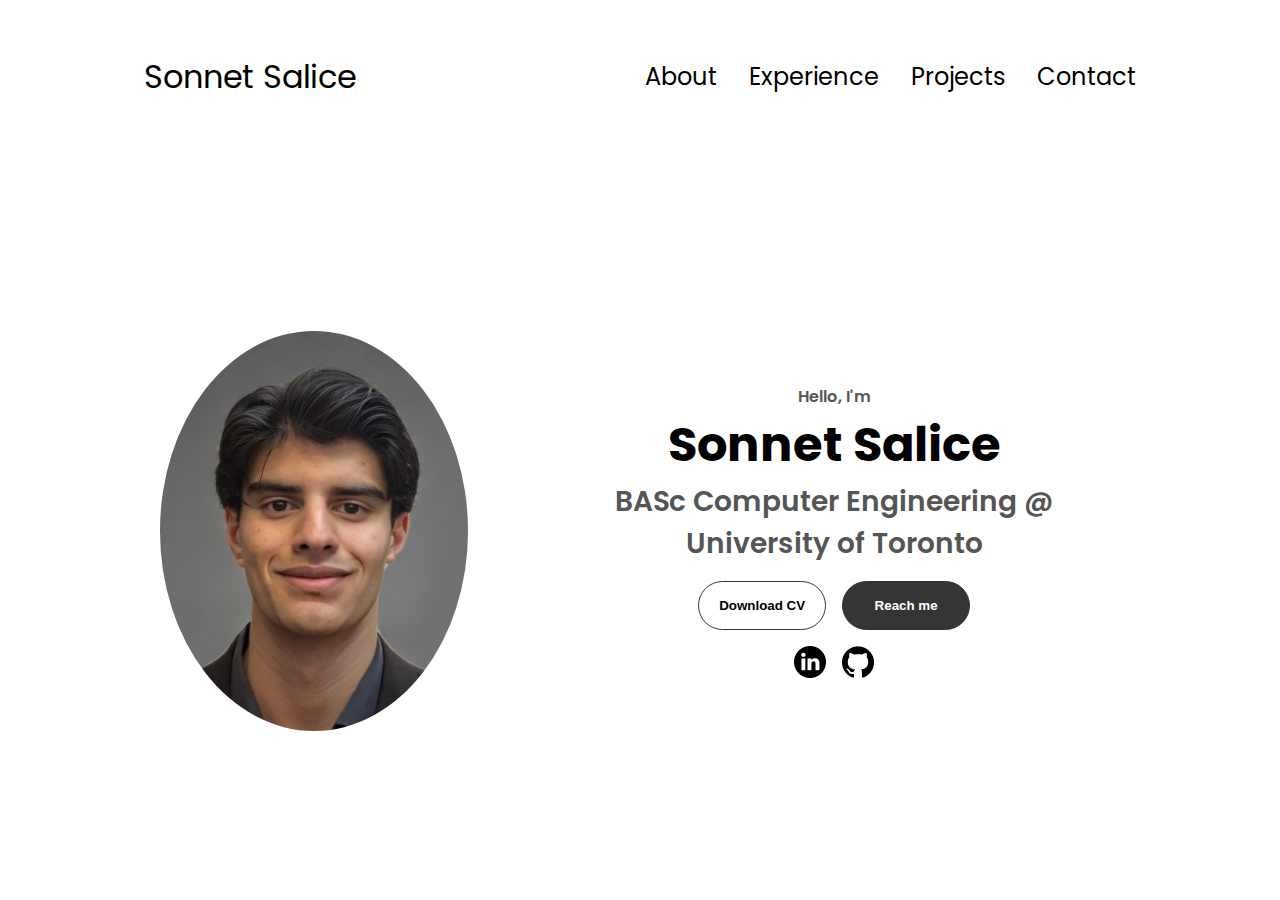
==== index.html @ 109e90b8 "nav done. Need rest of sections" ====
<!DOCTYPE html>
<html lang="en">
<head>
    <meta charset="UTF-8" />
    <meta http-equiv="X-UA-Compatible" content="IE=edge" />
    <meta name="viewport" content="width=device-width, initial-scale=1.0" />
    <title>My Portfolio</title>
    <link rel="stylesheet" href="style.css" /> 
    <link rel="stylesheet" href="mediaqueries.css" /> 
</head>
<body>
    <nav id="desktop-nav">
        <div class="logo"> Sonnet Salice</div>
        <div>
            <ul class="nav-links">
                <li><a href="#about">About</a></li>
                <li><a href="#experience">Experience</a></li>
                <li><a href="#projects">Projects</a></li>
                <li><a href="#contact">Contact</a></li>
            </ul>
        </div>    
    </nav>
    <nav id="hamburger-nav">
        <div class="logo"> Sonnet Salice </div>
        <div class="hamburger-menu"> 
            <div class="hamburger-icon" onclick="toggleMenu()">
                <span></span>
                <span></span>
                <span></span>
            </div>
            <div class="menu-links">
                <ul>
                    <li><a href="#about" onclick="toggleMenu()">About</a></li>
                    <li><a href="#experience" onclick="toggleMenu()">Experience</a></li>
                    <li><a href="#projects" onclick="toggleMenu()">Projects</a></li>
                    <li><a href="#contact" onclick="toggleMenu()">Contact</a></li>
                </ul>
            </div>
        </div>
    </nav>
    <section id = "profile">
        <div class="section_pic-container">
            <img src="./assets/sonnet_salice_photo.png" />
        </div>
        <div class="section_text">
            <p class="section_text_p1"> Hello, I'm</p>
            <h1 class="title"> Sonnet Salice</h1> 
            <p class="section_text_p2">BASc Computer Engineering @ University of Toronto</p>
            <div class="btn-container">
                <button class="btn btn-color-2" 
                onclick="window.open('./assets/resume-example.pdf')">Download CV</button>
                <button class="btn btn-color-1" 
                onclick="location.href='./#contact'">Reach me</button>
            </div>
            <div id="socials-container">
                <img src="./assets/linkedin.png" alt="My Linkedin Profile"
                class="icon" onclick="location.href='https://www.linkedin.com/in/sonnetsalice/'" />
                <img src="./assets/github.png" alt="My Github Profile"
                class="icon" onclick="location.href='https://github.com/theonlysonnet'" />
            </div>
        </div>
    </section>
    <script src="script.js"></script>
</body>
</html>
---- style.css ----
/* GENERAL */

/*@import url('https://fonts.googleapis.com/css2?family=Poppins:ital,wght@0,300;0,400;0,500;0,600;1,300;1,400;1,500;1,600&display=swap');
*/
@import url("https://fonts.googleapis.com/css2?family=Poppins:wght@300;400;500;600&display=swap");
* {
  margin: 0;
  padding: 0;
}

body {
  font-family: "Poppins", sans-serif;
}

html {
    scroll-behavior: smooth;
}

p {
    color: rgb(85,85,85);
}

/* TRANSITION */

a,
.btn {
    transition: all 300ms ease;
}

/* DESKTOP NAV */

nav, 
.nav-links {
    display: flex;
}

nav {
  justify-content: space-around;
  align-items: center;
  height: 17vh; /* defines how much of the webpage is taken up by the nav*/
}

.nav-links {
  gap: 2rem;
  list-style: none;
  font-size: 1.5rem; /* rem is a unit of measure in front end*/
}

a { /*styling the link elements*/
  color: black;
  text-decoration: none;
  text-decoration-color: white;
  text-underline-offset: 1rem;
}

a:hover {
  color: grey;
  text-decoration: underline;
  text-underline-offset: 1rem;
  text-decoration-color: rgb(181,181,181);
}

.logo {
  font-size: 2rem;
}

.logo:hover {
  cursor: default;
}

/* HAMBURGER MENU */

/*sets hamburger icon to not show by default*/
#hamburger-nav {
  display: none;
}

.hamburger-menu {
  position: relative;
  display: inline-block;
}

/*This class styles the hamburger icon*/
.hamburger-icon {
  display: flex;
  flex-direction: column;
  justify-content: space-between;
  height: 24px;
  width: 30px;
  cursor: pointer;
}

/*This targets the <span> elements inside .hamburger-icon, styling each line.*/
.hamburger-icon span {
  width: 100%;
  height: 2px;
  background-color: black;
  transition: all 0.3 ease-in-out;
}

/*styles the drop down menu*/
.menu-links {
  position: absolute;
  top: 100%;
  right: 0;
  background-color: white;
  width: fit-content;
  max-height: 0;
  overflow: hidden;
  transition: all 0.3 ease-in-out;
}

/*styles each link in the drop down menu*/
.menu-links a {
  display: block;
  padding: 10px;
  text-align: center;
  font-size: 1.5rem;
  color: black;
  text-decoration: none;
  transition: all 0.3 ease-in-out;
}

/*This removes the default list styling (bullets) from list items*/
.menu-links li {
  list-style: none;
}

/* class is used to show the menu by setting max height to 300px*/
.menu-links.open {
  max-height: 300px;
} /* the "open" here is a class and the JS adds this to menu links to work*/

/* the three children here formats the spans so that the three lines
turn into an X when opened in the hamburger menu icon
*/
.hamburger-icon.open span:first-child {
  transform: rotate(45deg) translate(10px, 5px);
}

.hamburger-icon.open span:nth-child(2) {
  opacity: 0;
}

.hamburger-icon.open span:last-child {
  transform: rotate(-45deg) translate(10px, -5px);
}

/* Resets the transform and opacity of the hamburger icon lines */
/*.hamburger-icon span:first-child {
  transform: none;
}

.hamburger-icon span:first-child {
  opacity: 1;
}

.hamburger-icon span:first-child {
  transform: none;
}*/

/* SECTIONS */

section {
  padding-top: 4vh;
  height: 96vh;
  margin: 0 10rem;
  box-sizing: border-box;
  min-height: fit-content;
}

.section-container {
  display: flex;
}

/* PROFILE SECTION */

#profile {
  display: flex;
  justify-content: center;
  gap: 5rem;
  height: 80vh;
}

.section_pic-container {
  display: flex;
  height: 400px;
  width: 400px;
  margin: auto 0;
}

.section_pic-container img {
  width: 100%;
  height: 100%;
  object-fit: cover; /* Ensures the image covers the container */
  border-radius: 50%; /* Makes the image rounded */
}

.section_text {
  align-self: center;
  text-align: center;
}

.section_text p {
  font-weight: 600;
}

.section_text_p1 {
  text-align: center;
}

.section_text_p2 {
  font-size: 1.75rem;
  margin-bottom: 1rem;
}

.title {
  font-size: 3rem;
  text-align: center;
}

#socials-container {
  display: flex;
  justify-content: center;
  margin-top: 1rem;
  gap: 1rem;
}

/* ICONS */

.icon {
  cursor: pointer;
  height: 2rem;
}

/* BUTTONS */

.btn-container {
  display: flex;
  justify-content: center;
  gap: 1rem;
}

.btn {
  font-weight: 600;
  transition: all 300ms ease;
  padding: 1rem;
  width: 8rem;
  border-radius: 2rem;
}

.btn-color-1,
.btn-color-2 {
  border: rgb(53, 53, 53) 0.1rem solid;
}

.btn-color-1:hover,
.btn-color-2:hover {
  cursor: pointer;
}

.btn-color-1,
.btn-color-2:hover {
  background: rgb(53, 53, 53);
  color: white;
}

.btn-color-1:hover {
  background: rgb(0, 0, 0);
}

.btn-color-2 {
  background: none;
}

.btn-color-2:hover {
  border: rgb(255, 255, 255) 0.1rem solid;
}

.btn-container {
  gap: 1rem;
}


/*
.poppins-light {
    font-family: "Poppins", sans-serif;
    font-weight: 300;
    font-style: normal;
  }
  
  .poppins-regular {
    font-family: "Poppins", sans-serif;
    font-weight: 400;
    font-style: normal;
  }
  
  .poppins-medium {
    font-family: "Poppins", sans-serif;
    font-weight: 500;
    font-style: normal;
  }
  
  .poppins-semibold {
    font-family: "Poppins", sans-serif;
    font-weight: 600;
    font-style: normal;
  }
  
  .poppins-light-italic {
    font-family: "Poppins", sans-serif;
    font-weight: 300;
    font-style: italic;
  }
  
  .poppins-regular-italic {
    font-family: "Poppins", sans-serif;
    font-weight: 400;
    font-style: italic;
  }
  
  .poppins-medium-italic {
    font-family: "Poppins", sans-serif;
    font-weight: 500;
    font-style: italic;
  }
  
  .poppins-semibold-italic {
    font-family: "Poppins", sans-serif;
    font-weight: 600;
    font-style: italic;
  }*/
---- mediaqueries.css ----
@media screen and (max-width: 1200px) {
    /* when screen size is lower than 1200 px the desktop nav disappears*/
    #desktop-nav {
        display: none;
    }

    /* the # is targetting the thing or somn*/
    #hamburger-nav {
        display: flex;
    }
}
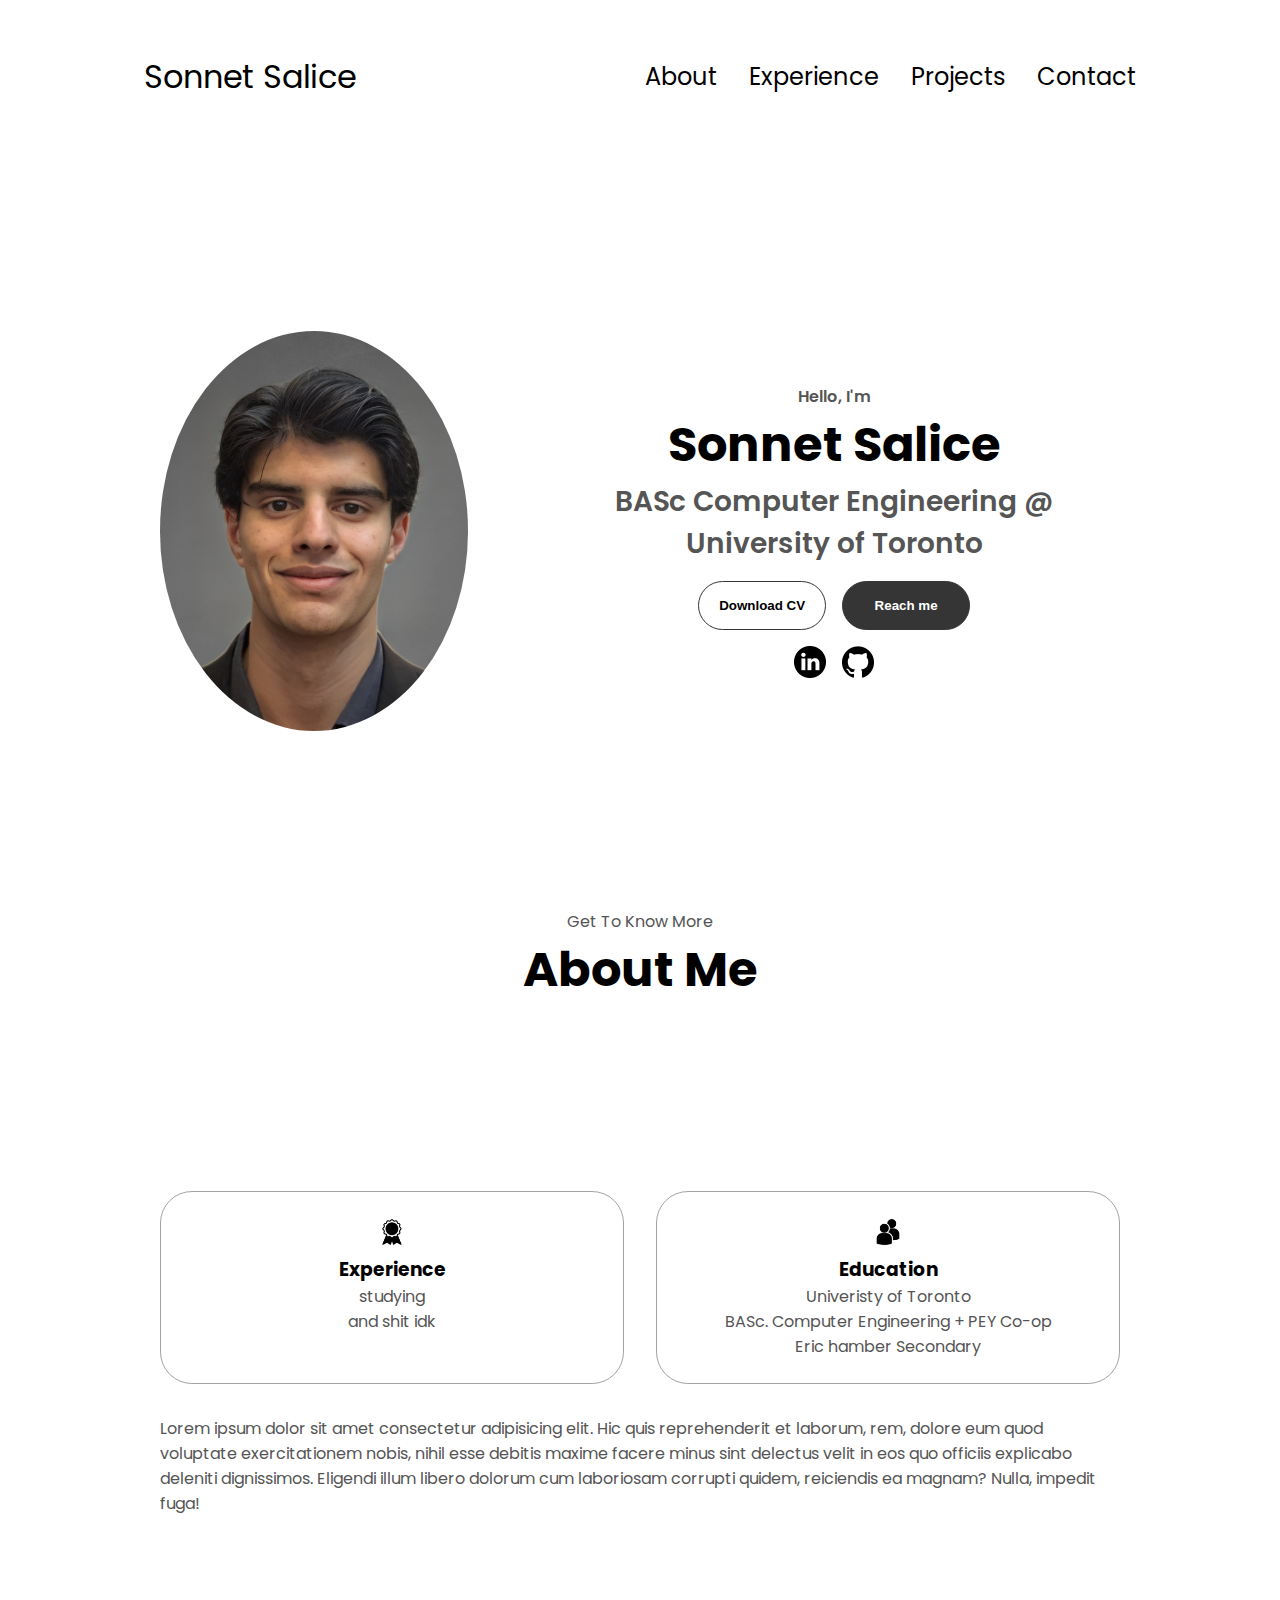
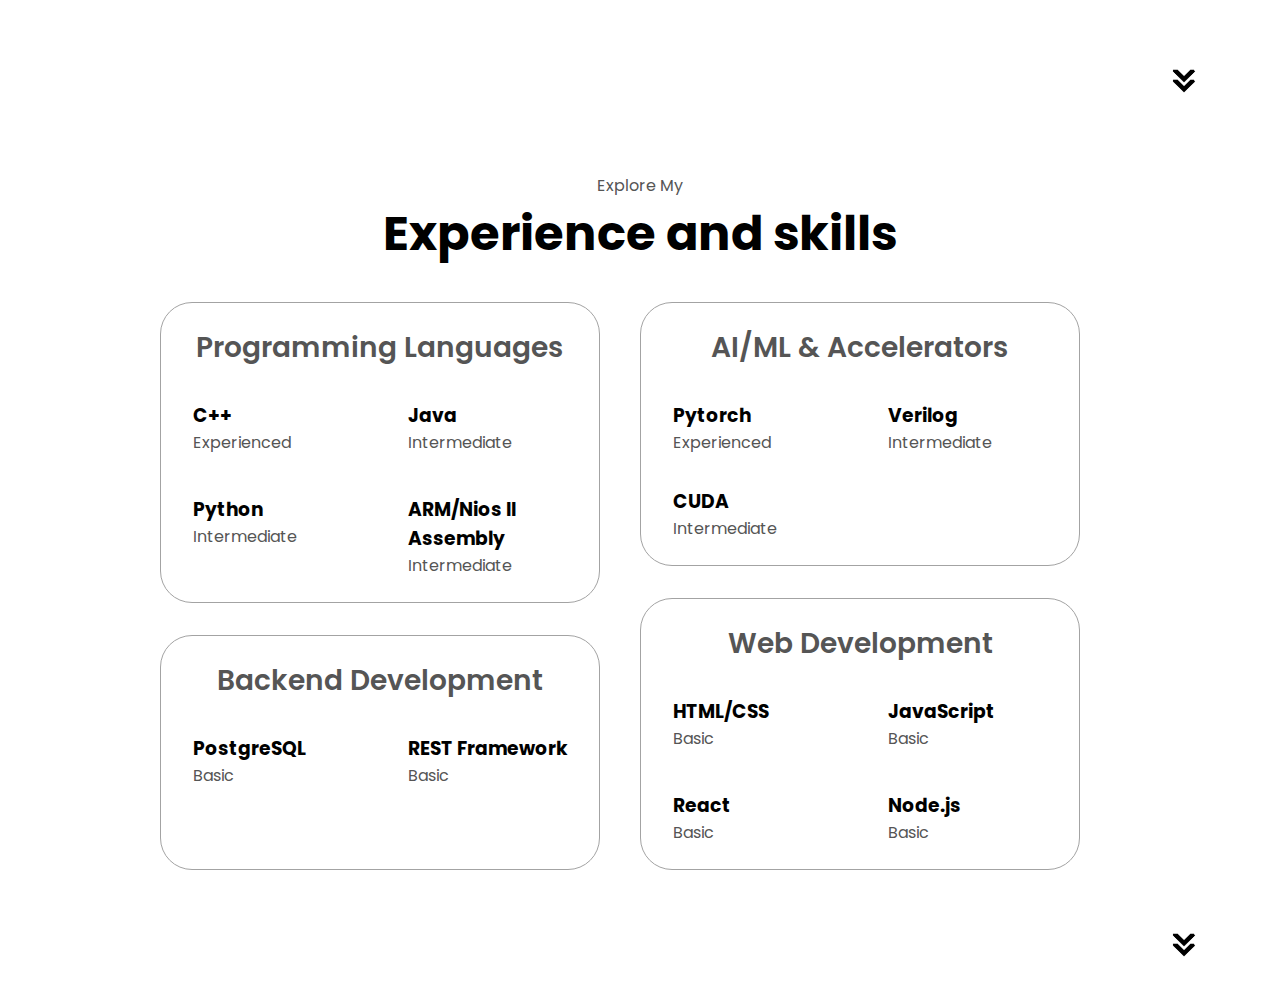
==== commit f3e5aa2d: "Experience and skills section temporarily completed. Need some more work on responsiveness though." ====
--- a/index.html
+++ b/index.html
@@ -60,6 +60,175 @@
             </div>
         </div>
     </section>
+    <section id = "about">
+        <p class="section_text_p1">Get To Know More</p>
+        <h1 class="title">About Me</h1>
+        <div class="section-container">
+          <!-- <div class="section_pic-container">
+            <img
+              src="./assets/Michael_Schumacher_(Ferrari)_-_GP_d'Italia_1998 copy.jpg"
+              alt="Profile picture"
+              class="about-pic"
+            /> 
+          </div>-->
+          <div class="about-details-container">
+            <div class="about-containers">
+              <div class="details-container">
+                <img
+                  src="./assets/experience.png"
+                  alt="Experience icon"
+                  class="icon"
+                />
+                <h3>Experience</h3>
+                <p>studying <br />and shit idk</p>
+              </div>
+              <div class="details-container">
+                <img
+                  src="./assets/education.png"
+                  alt="Education icon"
+                  class="icon"
+                />
+                <h3>Education</h3>
+                <p>Univeristy of Toronto<br/>BASc. Computer Engineering + PEY Co-op<br />Eric hamber Secondary</p>
+              </div>
+            </div>
+            <div class="text-container">
+              <p>
+                Lorem ipsum dolor sit amet consectetur adipisicing elit. Hic quis
+                reprehenderit et laborum, rem, dolore eum quod voluptate
+                exercitationem nobis, nihil esse debitis maxime facere minus sint
+                delectus velit in eos quo officiis explicabo deleniti dignissimos.
+                Eligendi illum libero dolorum cum laboriosam corrupti quidem,
+                reiciendis ea magnam? Nulla, impedit fuga!
+              </p>
+            </div>
+          </div>
+        </div>
+        <img
+          src="./assets/arrow.png"
+          alt="Arrow icon"
+          class="icon arrow"
+          onclick="location.href='./#experience'"
+        />
+    </section>
+    <section id="experience">
+        <p class="section_text_p1">Explore My</p>
+        <h1 class="title">Experience and skills</h1>
+        <div class="experience-details-container">
+          <div class="experience-containers">
+            <div class="details-container">
+              <h2 class="experience-sub-title"> Programming Languages</h2>
+              <div class="article-container">
+                  <article>
+                    <div>
+                      <h3>C++</h3>
+                      <p>Experienced</p>
+                    </div>
+                  </article>
+                  <article>
+                    <div>
+                      <h3>Java</h3>
+                      <p>Intermediate</p>
+                    </div>
+                  </article>
+                <article>
+                  <div>
+                    <h3>Python</h3>
+                    <p>Intermediate</p>
+                  </div>
+                </article>
+                <article>
+                  <div>
+                      <h3>ARM/Nios II Assembly</h3>
+                      <p>Intermediate</p>
+                  </div>
+                </article>
+              </div>
+            </div>
+            <div class="details-container">
+              <h2 class="experience-sub-title">Backend Development</h2>
+              <div class="article-container">
+                <article>
+                  <div>
+                    <h3>PostgreSQL</h3>
+                    <p>Basic</p>
+                  </div>
+                </article>
+                <article>
+                  <div>
+                    <h3>REST Framework</h3>
+                    <p>Basic</p>
+                  </div>
+                </article>
+              </div>
+            </div>
+          </div>
+          <div class="experience-containers"> 
+            <div class="details-container">
+              <h2 class="experience-sub-title">AI/ML & Accelerators</h2>
+                <div class="article-container">
+                  <div>
+                  <article>
+                    <div>
+                      <h3>Pytorch</h3>
+                      <p>Experienced</p>
+                    </div>
+                  </article>
+                  <article class = "suck">
+                    <div>
+                      <h3>CUDA</h3>
+                      <p>Intermediate</p>
+                    </div>
+                  </article>
+                </div>
+                <div>
+                  <article>
+                    <div>
+                      <h3>Verilog</h3>
+                      <p>Intermediate</p>
+                    </div>
+                  </article>
+                </div>
+                </div>
+            </div>
+            <div class="details-container">
+              <h2 class="experience-sub-title">Web Development</h2>
+              <div class="article-container">
+                <article>
+                  <div>
+                    <h3>HTML/CSS</h3>
+                    <p>Basic</p>
+                  </div>
+                </article>
+                <article>
+                  <div>
+                    <h3>JavaScript</h3>
+                    <p>Basic</p>
+                  </div>
+                </article>
+                <article> 
+                  <div>
+                    <h3>React</h3>
+                    <p>Basic</p>
+                  </div>
+                </article>
+                <article>
+                  <div>
+                    <h3>Node.js</h3>
+                    <p>Basic</p>
+                  </div>
+                </article>
+              </div>
+            </div>
+          </div>
+      </div>
+        <img
+          src="./assets/arrow.png"
+          alt="Arrow icon"
+          class="icon arrow"
+          onclick="location.href='./#projects'"
+        />
+      </section>
     <script src="script.js"></script>
 </body>
 </html>--- a/style.css
+++ b/style.css
@@ -281,6 +281,112 @@
   gap: 1rem;
 }
 
+/* ABOUT SECTION */
+
+#about {
+  position: relative;
+}
+
+.about-containers {
+  gap: 2rem;
+  margin-bottom: 2rem;
+  margin-top: 2rem;
+}
+
+.about-details-container {
+  justify-content: center;
+  flex-direction: column;
+}
+
+.about-containers,
+.about-details-container {
+  display: flex;
+}
+
+.about-pic {
+  border-radius: 2rem;
+}
+
+.arrow {
+  position: absolute;
+  right: -5rem;
+  bottom: 2.5rem;
+}
+
+.details-container {
+  padding: 1.5rem;
+  flex: 1;
+  background: white;
+  border-radius: 2rem;
+  border: rgb(53, 53, 53) 0.1rem solid;
+  border-color: rgb(163, 163, 163);
+  text-align: center;
+}
+
+.section-container {
+  gap: 4rem;
+  height: 80%;
+}
+
+.section__pic-container {
+  height: 400px;
+  width: 400px;
+  margin: auto 0;
+}
+
+/* EXPERIENCE SECTION */
+
+#experience {
+  position: relative;
+}
+
+.experience-containers {
+  gap: 2rem;
+  margin-bottom: 2rem;
+  margin-top: 2rem;
+  display: flex;
+  flex-direction: column;
+  padding-right: 2.5rem;
+}
+
+.experience-sub-title {
+  color: rgb(85, 85, 85);
+  font-weight: 600;
+  font-size: 1.75rem;
+  margin-bottom: 2rem;
+}
+
+.experience-details-container {
+  display: flex;
+  justify-content: center;
+  flex-direction: row;
+}
+
+.article-container {
+  display: flex;
+  text-align: initial;
+  flex-wrap: wrap;
+  flex-direction: row;
+  gap: 2.5rem;
+  justify-content: space-around;
+}
+
+article {
+  display: flex;
+  width: 10rem;
+  justify-content: left;
+  gap: 0.5rem;
+}
+
+.suck{
+  padding-top: 2rem;
+}
+
+article .icon {
+  cursor: default;
+}
+
+
 
 /*
 .poppins-light {
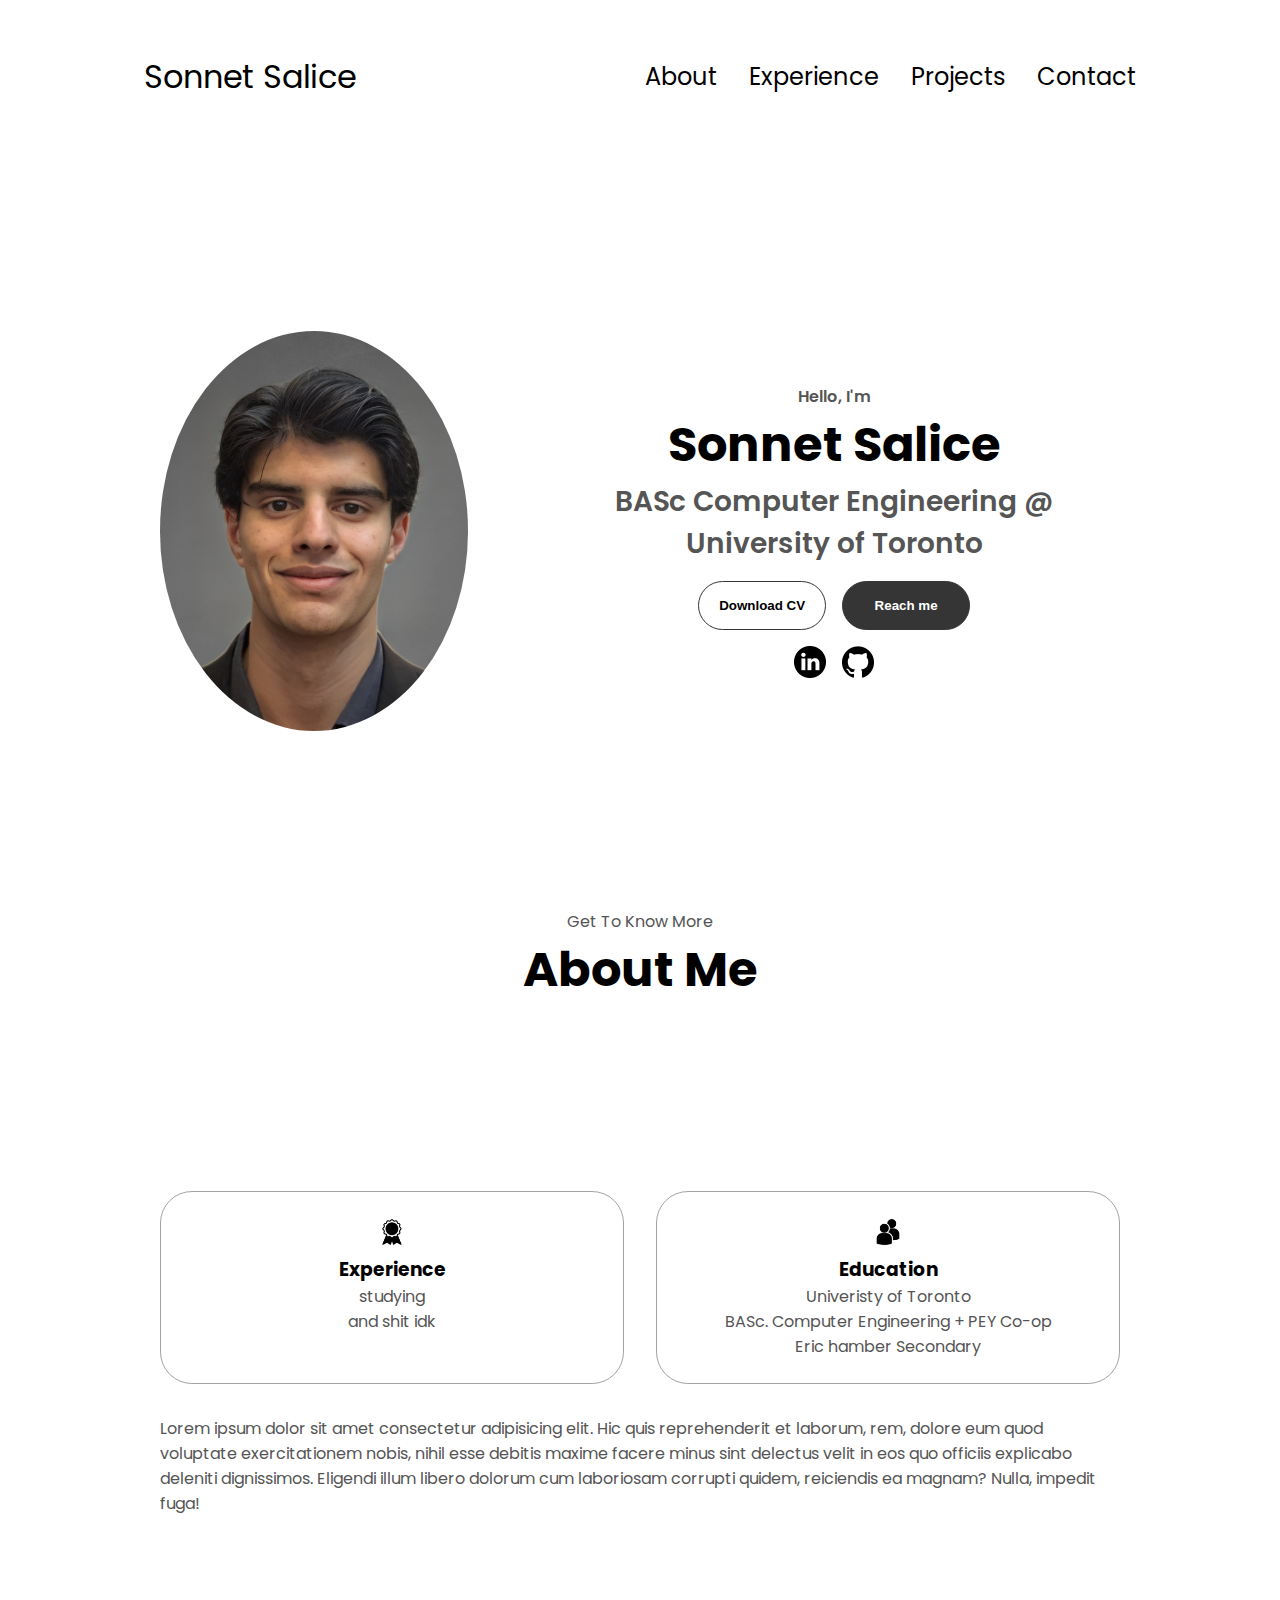
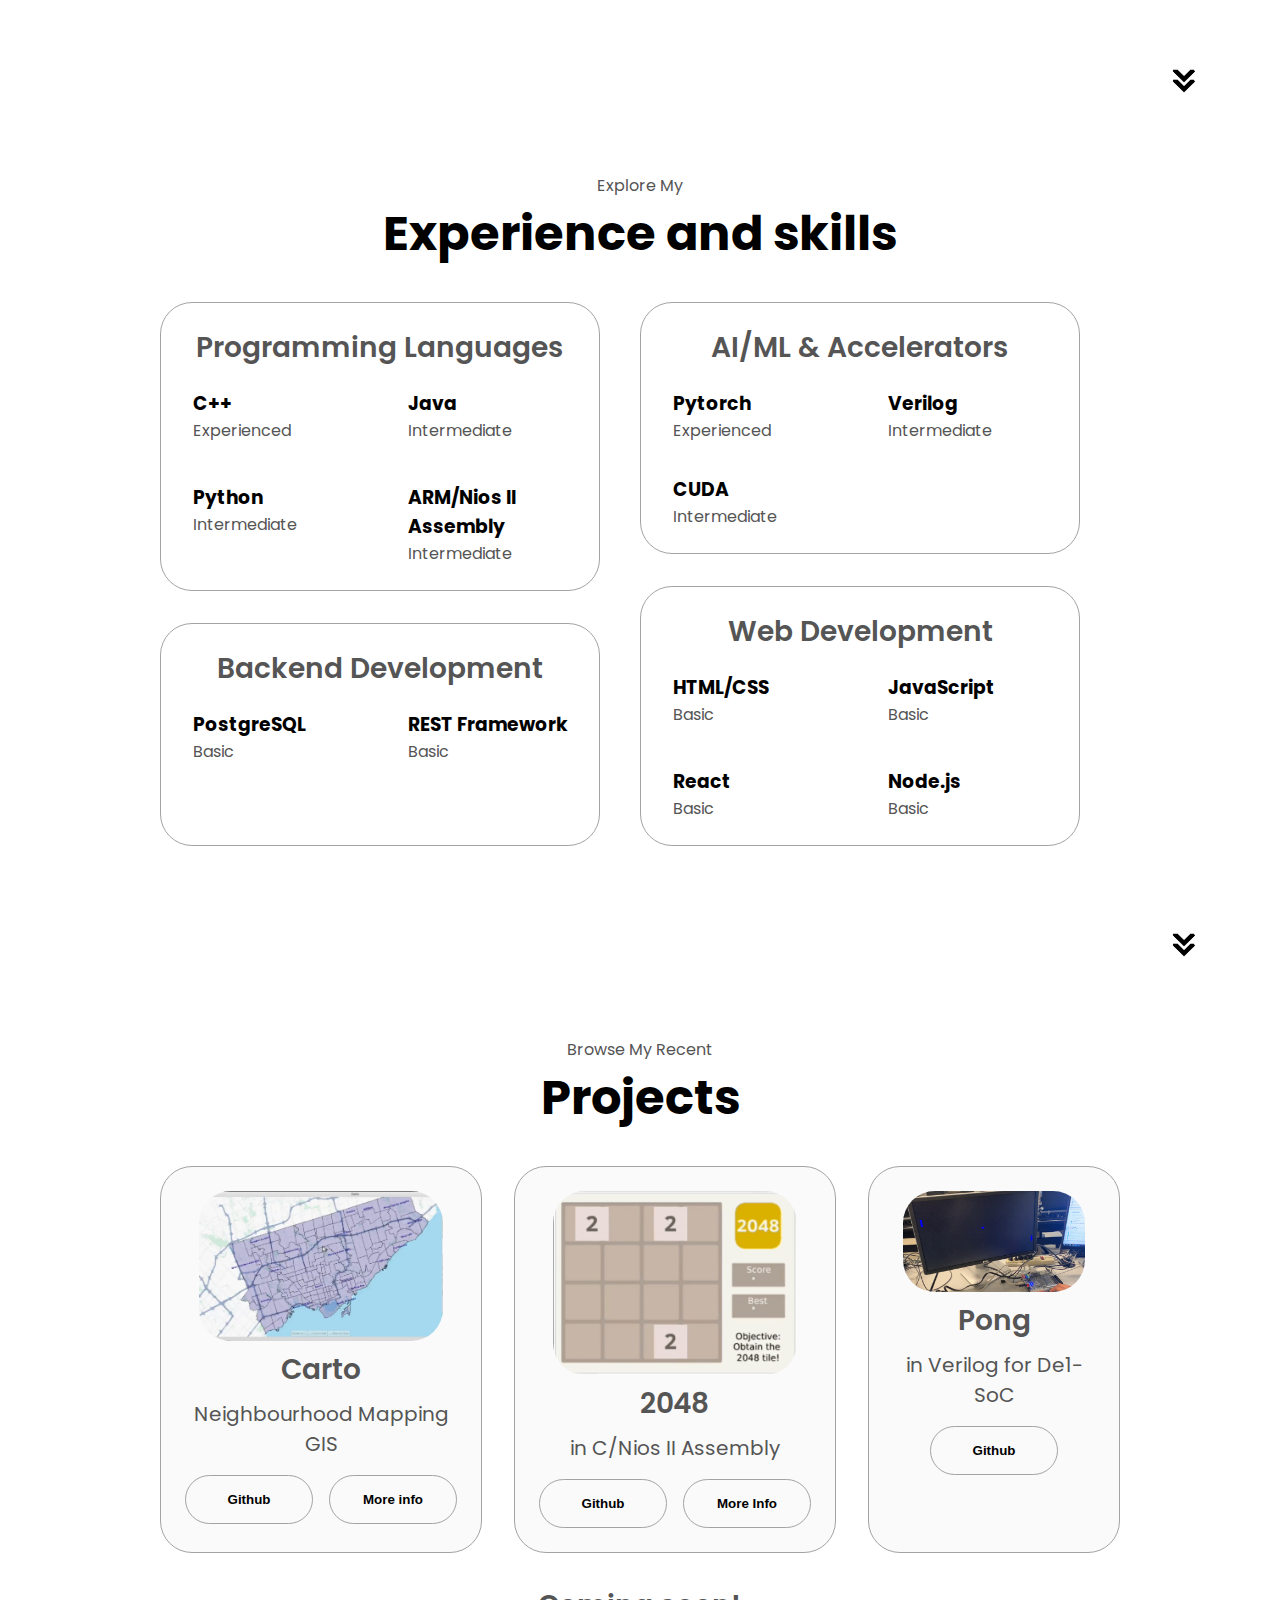
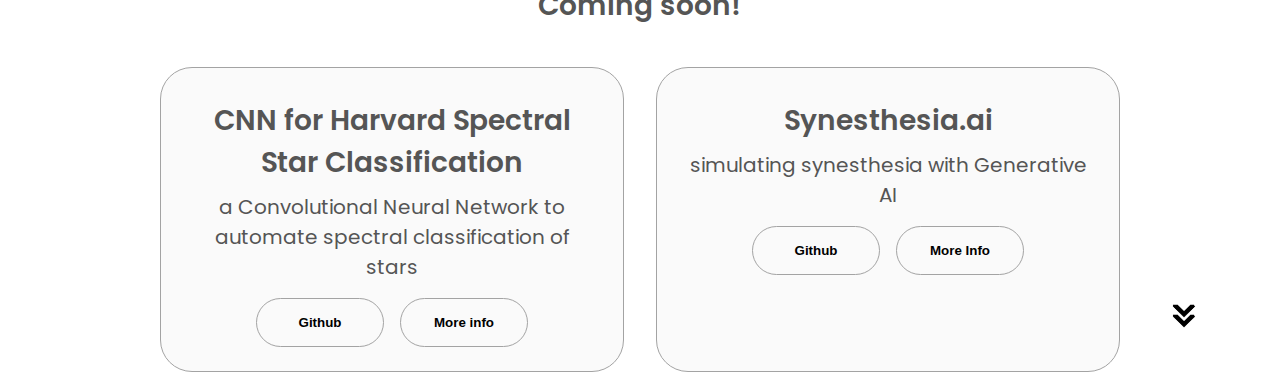
==== commit b1696fbc: "Created a Projects section. Needs some more work to clean up but initial rendering done." ====
--- a/index.html
+++ b/index.html
@@ -229,6 +229,146 @@
           onclick="location.href='./#projects'"
         />
       </section>
+      <section id="projects">
+        <p class="section_text_p1">Browse My Recent</p>
+        <h1 class="title">Projects</h1>
+        <div class="experience-details-container">
+          <div class="about-containers">
+            <div class="details-container color-container">
+              <div class="article-container">
+                <img
+                  src="./assets/carto-main-pic.png"
+                  alt="Project 1"
+                  class="project-img"
+                />
+              </div>
+              <h2 class="project-sub-title project-title">Carto</h2>
+              <h3 class="project-sub-title-desc project-title">Neighbourhood Mapping GIS</h2>
+              <div class="btn-container">
+                <button
+                  class="btn btn-color-2 project-btn"
+                  onclick="location.href='https://github.com/'">
+                  Github
+                </button>
+                <button
+                  class="btn btn-color-2 project-btn"
+                  onclick="location.href='https://github.com/'">
+                  More info
+                </button>
+              </div>
+            </div>
+            <div class="details-container color-container">
+              <div class="article-container">
+                <img
+                  src="./assets/2048-main-pic.png"
+                  alt="Project 2"
+                  class="project-img"
+                />
+              </div>
+              <h2 class="project-sub-title project-title">2048</h2>
+              <h3 class="project-sub-title-desc project-title">in C/Nios II Assembly</h3>
+              <div class="btn-container">
+                <button
+                  class="btn btn-color-2 project-btn"
+                  onclick="location.href='https://github.com/'"
+                >
+                  Github
+                </button>
+                <button
+                  class="btn btn-color-2 project-btn"
+                  onclick="location.href='https://github.com/'"
+                >
+                  More Info
+                </button>
+              </div>
+            </div>
+            <div class="details-container color-container">
+              <div class="article-container">
+                <img
+                  src="./assets/pong-main-pic.jpg"
+                  alt="Project 3"
+                  class="project-img"
+                />
+              </div>
+              <h2 class="project-sub-title project-title">Pong</h2>
+              <h3 class="project-sub-title-desc project-title">in Verilog for De1-SoC</h3>
+              <div class="btn-container">
+                <button
+                  class="btn btn-color-2 project-btn"
+                  onclick="location.href='https://github.com/'"
+                >
+                  Github
+                </button>
+                <!--<button
+                  class="btn btn-color-2 project-btn"
+                  onclick="location.href='https://github.com/'"
+                >
+                  Live Demo
+                </button>-->
+              </div>
+            </div>
+          </div>
+        </div>
+        <h2 class = "coming_soon"> Coming soon! </h2>
+        <div class="experience-details-container"></div>
+          <div class="about-containers">
+            <div class="details-container color-container">
+              <div class="article-container">
+                <!--<img
+                  src="./assets/carto-main-pic.png"
+                  alt="Project 1"
+                  class="project-img"
+                />-->
+              </div>
+              <h2 class="project-sub-title project-title">CNN for Harvard Spectral Star Classification</h2>
+              <h3 class="project-sub-title-desc project-title">a Convolutional Neural Network to automate spectral classification of stars</h2>
+              <div class="btn-container">
+                <button
+                  class="btn btn-color-2 project-btn"
+                  onclick="location.href='https://github.com/theonlysonnet/Deep-Learning-for-Harvard-Spectral-Star-Classification'">
+                  Github
+                </button>
+                <button
+                  class="btn btn-color-2 project-btn"
+                  onclick="location.href='https://github.com/'">
+                  More info
+                </button>
+              </div>
+            </div>
+            <div class="details-container color-container">
+              <div class="article-container">
+                <!--<img
+                  src="./assets/2048-main-pic.png"
+                  alt="Project 2"
+                  class="project-img"
+                />-->
+              </div>
+              <h2 class="project-sub-title project-title">Synesthesia.ai</h2>
+              <h3 class="project-sub-title-desc project-title">simulating synesthesia with Generative AI</h3>
+              <div class="btn-container">
+                <button
+                  class="btn btn-color-2 project-btn"
+                  onclick="location.href='https://github.com/theonlysonnet/Synesthesia'"
+                >
+                  Github
+                </button>
+                <button
+                  class="btn btn-color-2 project-btn"
+                  onclick="location.href='https://github.com/'"
+                >
+                  More Info
+                </button>
+              </div>
+            </div>
+          </div>
+        </div>
+        <img
+          src="./assets/arrow.png"
+          alt="Arrow icon"
+          class="icon arrow"
+          onclick="location.href='./#contact'"
+        />
+      </section>  
     <script src="script.js"></script>
 </body>
 </html>--- a/style.css
+++ b/style.css
@@ -353,7 +353,7 @@
   color: rgb(85, 85, 85);
   font-weight: 600;
   font-size: 1.75rem;
-  margin-bottom: 2rem;
+  margin-bottom: 1.25rem;
 }
 
 .experience-details-container {
@@ -386,7 +386,54 @@
   cursor: default;
 }
 
-
+/* PROJECTS SECTION */
+
+#projects {
+  position: relative;
+}
+
+.color-container {
+  border-color: rgb(163, 163, 163);
+  background: rgb(250, 250, 250);
+}
+
+.project-img {
+  border-radius: 2rem;
+  width: 90%;
+  height: 90%;
+}
+
+.project-title {
+  margin: .5rem;
+  color: black;
+}
+
+.project-sub-title-desc {
+  color: rgb(85, 85, 85);
+  font-weight: 400;
+  font-size: 1.25rem;
+  margin-bottom: 1rem;
+}
+
+.project-sub-title {
+  color: rgb(85, 85, 85);
+  font-weight: 600;
+  font-size: 1.75rem;
+  margin-bottom: 0.5rem;
+}
+
+.coming_soon {
+  color: rgb(85, 85, 85);
+  font-weight: 600;
+  font-size: 1.75rem;
+  margin-bottom: 0.5rem;
+  text-align: center;
+}
+
+.project-btn {
+  color: black;
+  border-color: rgb(163, 163, 163);
+}
 
 /*
 .poppins-light {
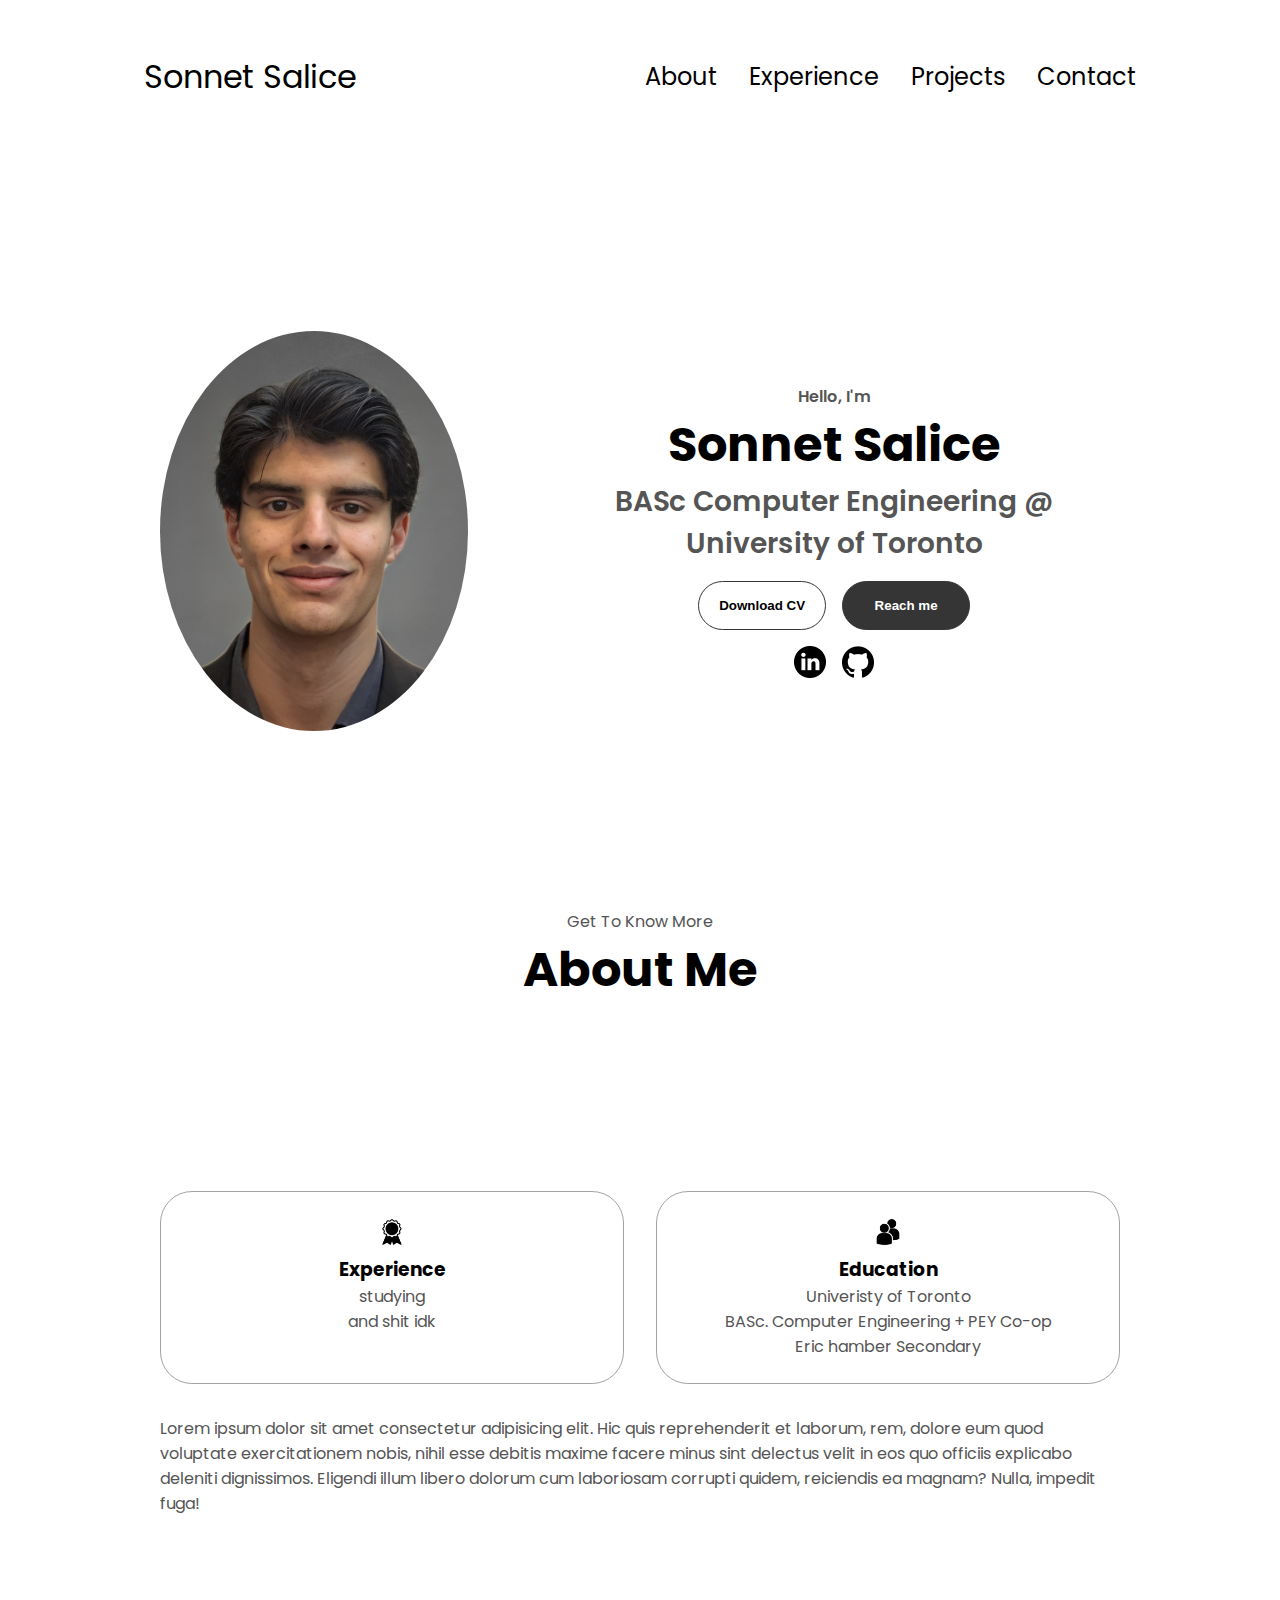
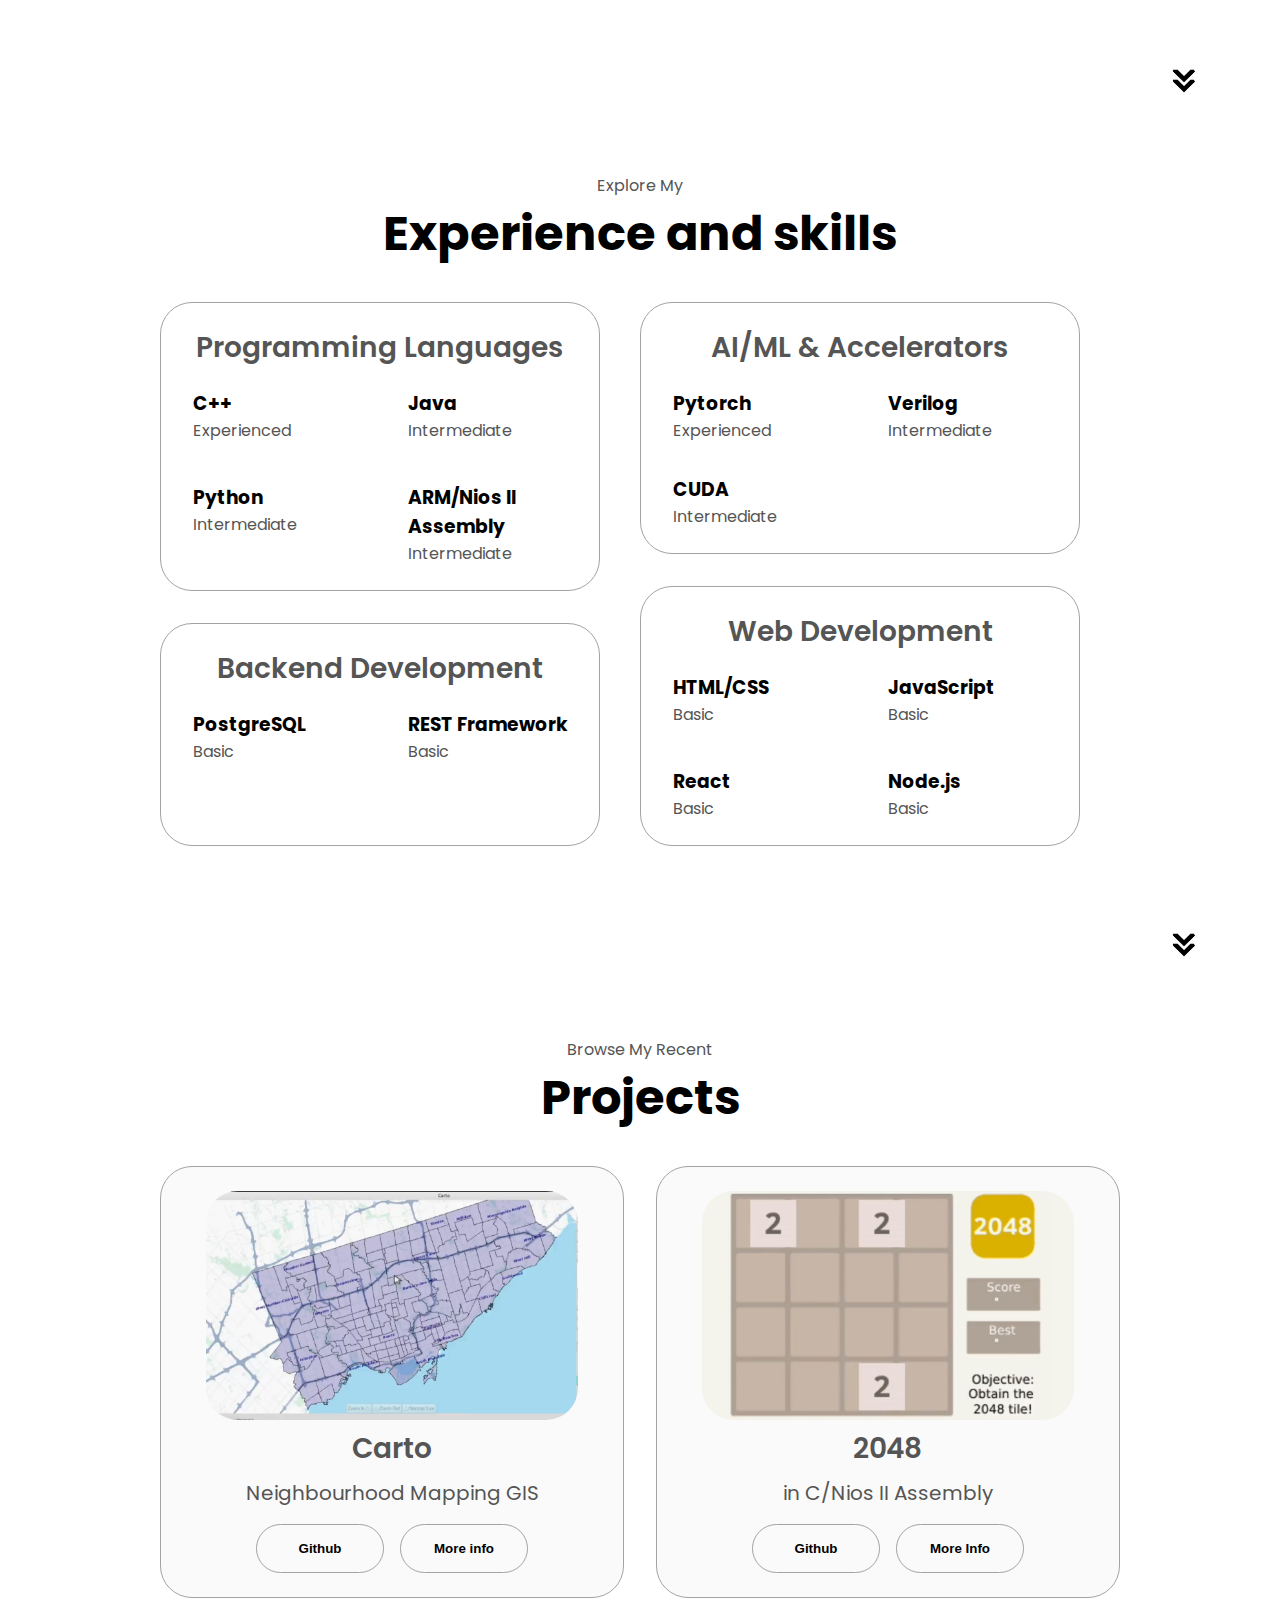
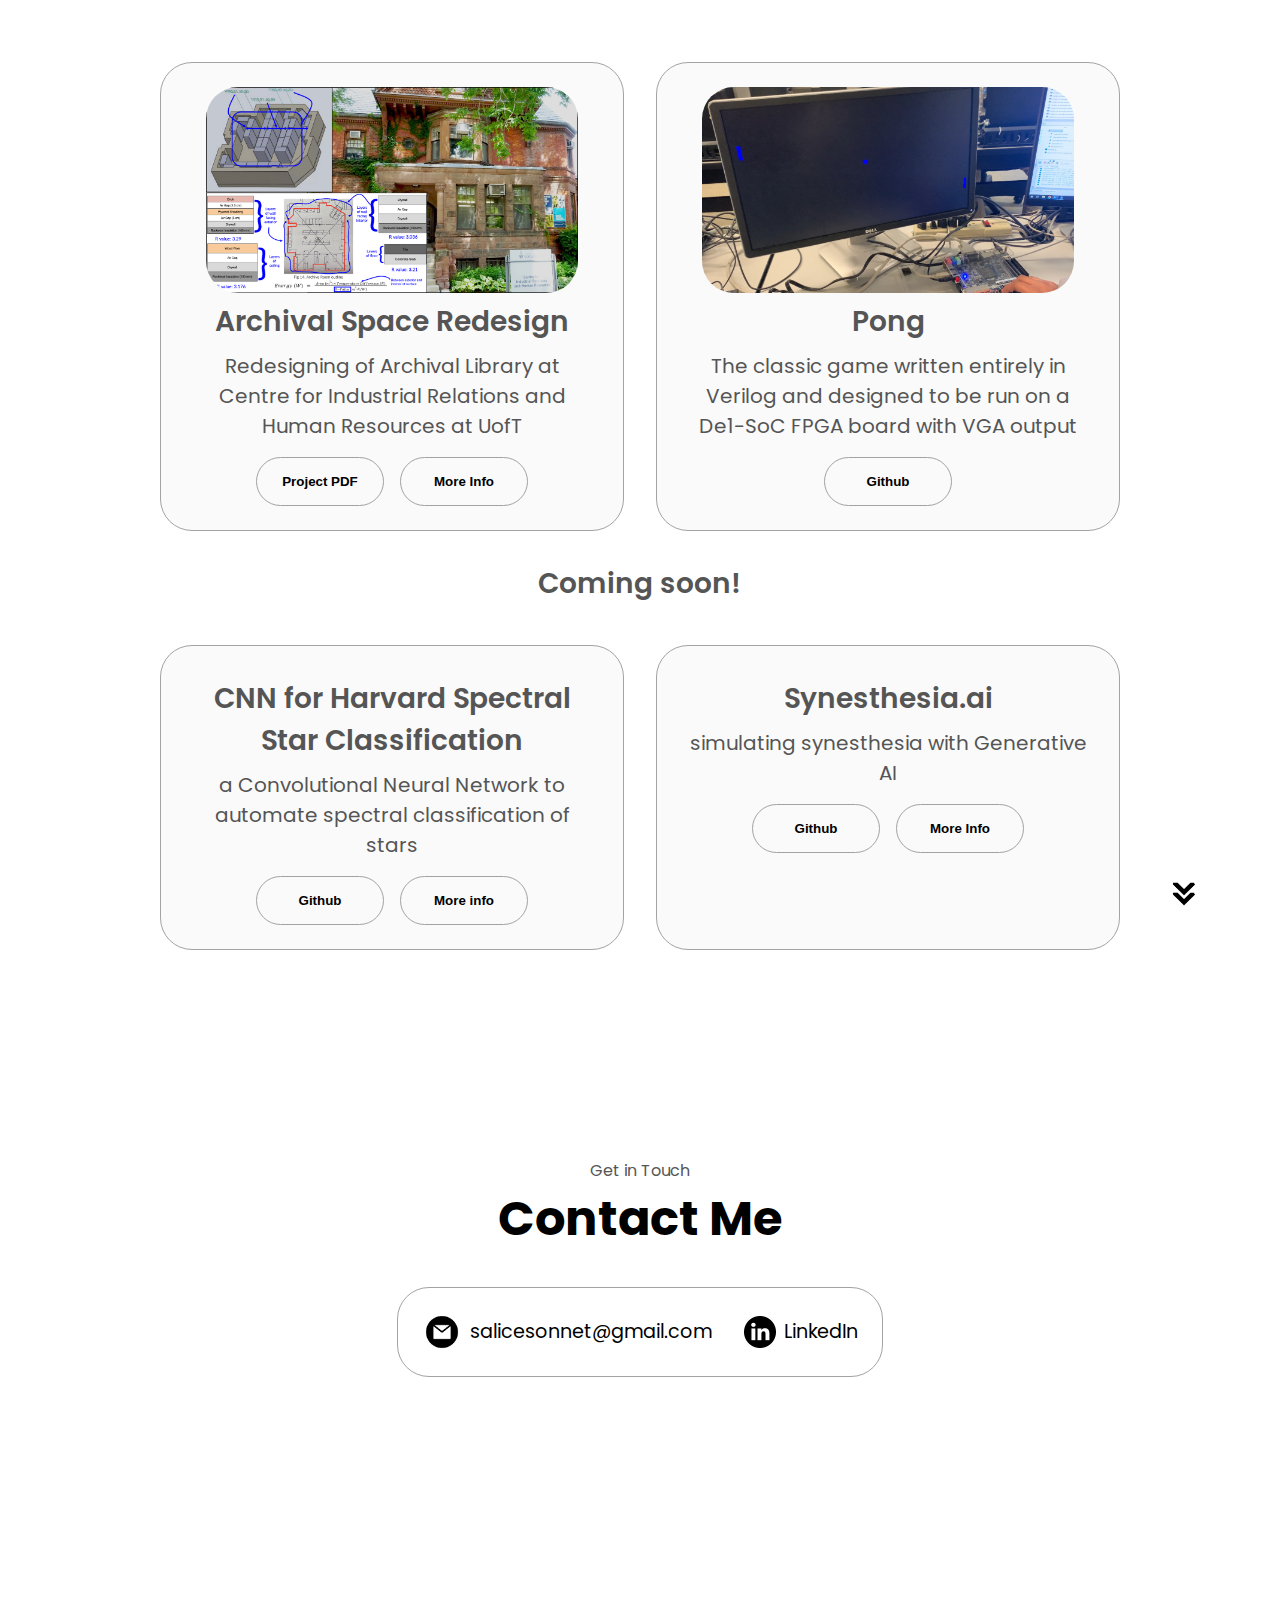
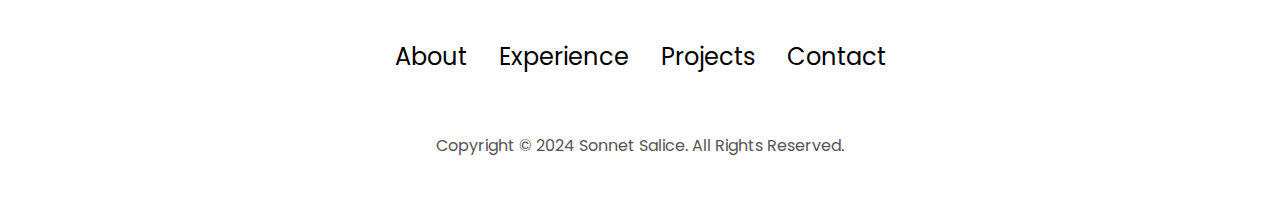
==== commit f399efc2: "basics of website finished. Now need to customize further. Added contact section and linked email an" ====
--- a/index.html
+++ b/index.html
@@ -38,7 +38,7 @@
             </div>
         </div>
     </nav>
-    <section id = "profile">
+    <section id = "profile"> 
         <div class="section_pic-container">
             <img src="./assets/sonnet_salice_photo.png" />
         </div>
@@ -48,7 +48,7 @@
             <p class="section_text_p2">BASc Computer Engineering @ University of Toronto</p>
             <div class="btn-container">
                 <button class="btn btn-color-2" 
-                onclick="window.open('./assets/resume-example.pdf')">Download CV</button>
+                onclick="window.open('./assets/sonnet-salice-resume.pdf')">Download CV</button>
                 <button class="btn btn-color-1" 
                 onclick="location.href='./#contact'">Reach me</button>
             </div>
@@ -282,6 +282,34 @@
                 </button>
               </div>
             </div>
+          </div>
+        </div>
+        <div class="experience-details-container"></div>
+          <div class="about-containers">
+            <div class="details-container color-container">
+              <div class="article-container">
+                <img
+                  src="./assets/archival-main-pic.png"
+                  alt="Project 2"
+                  class="project-img"
+                />
+              </div>
+              <h2 class="project-sub-title project-title">Archival Space Redesign</h2>
+              <h3 class="project-sub-title-desc project-title">Redesigning of Archival Library at Centre for Industrial Relations and Human Resources at UofT</h3>
+              <div class="btn-container">
+                <button
+                  class="btn btn-color-2 project-btn"
+                  onclick="window.open('./assets/Team144_Sonnet Salice_CDS.pdf')">
+                  Project PDF
+                </button>
+                <button
+                  class="btn btn-color-2 project-btn"
+                  onclick="location.href='https://github.com/'"
+                >
+                  More Info
+                </button>
+              </div>
+            </div>
             <div class="details-container color-container">
               <div class="article-container">
                 <img
@@ -291,7 +319,7 @@
                 />
               </div>
               <h2 class="project-sub-title project-title">Pong</h2>
-              <h3 class="project-sub-title-desc project-title">in Verilog for De1-SoC</h3>
+              <h3 class="project-sub-title-desc project-title">The classic game written entirely in Verilog and designed to be run on a De1-SoC FPGA board with VGA output</h3>
               <div class="btn-container">
                 <button
                   class="btn btn-color-2 project-btn"
@@ -369,6 +397,42 @@
           onclick="location.href='./#contact'"
         />
       </section>  
+    </section>
+    <section id="contact">
+      <p class="section_text_p1">Get in Touch</p>
+      <h1 class="title">Contact Me</h1>
+      <div class="contact-info-upper-container">
+        <div class="contact-info-container">
+          <img
+            src="./assets/email.png"
+            alt="Email icon"
+            class="icon contact-icon email-icon"
+          />
+          <p><a href="mailto:salicesonnet@gmail.com">salicesonnet@gmail.com</a></p>
+        </div>
+        <div class="contact-info-container">
+          <img
+            src="./assets/linkedin.png"
+            alt="LinkedIn icon"
+            class="icon contact-icon"
+          />
+          <p><a href="https://www.linkedin.com/in/sonnetsalice/">LinkedIn</a></p>
+        </div>
+      </div>
+    </section>
+    <footer>
+      <nav>
+        <div class="nav-links-container">
+          <ul class="nav-links">
+            <li><a href="#about">About</a></li>
+            <li><a href="#experience">Experience</a></li>
+            <li><a href="#projects">Projects</a></li>
+            <li><a href="#contact">Contact</a></li>
+          </ul>
+        </div>
+      </nav>
+      <p>Copyright &#169; 2024 Sonnet Salice. All Rights Reserved.</p>
+    </footer>
     <script src="script.js"></script>
 </body>
 </html>--- a/style.css
+++ b/style.css
@@ -435,6 +435,57 @@
   border-color: rgb(163, 163, 163);
 }
 
+/* CONTACT */
+
+#contact {
+  display: flex;
+  justify-content: center;
+  flex-direction: column;
+  height: 70vh;
+}
+
+.contact-info-upper-container {
+  display: flex;
+  justify-content: center;
+  border-radius: 2rem;
+  border: rgb(53, 53, 53) 0.1rem solid;
+  border-color: rgb(163, 163, 163);
+  background: (250, 250, 250);
+  margin: 2rem auto;
+  padding: 0.5rem;
+}
+
+.contact-info-container {
+  display: flex;
+  align-items: center;
+  justify-content: center;
+  gap: 0.5rem;
+  margin: 1rem;
+}
+
+.contact-info-container p {
+  font-size: larger;
+}
+
+.contact-icon {
+  cursor: default;
+}
+
+.email-icon {
+  height: 2.5rem;
+}
+
+/* FOOTER SECTION */
+
+footer {
+  height: 26vh;
+  margin: 0 1rem;
+}
+
+footer p {
+  text-align: center;
+}
+
 /*
 .poppins-light {
     font-family: "Poppins", sans-serif;
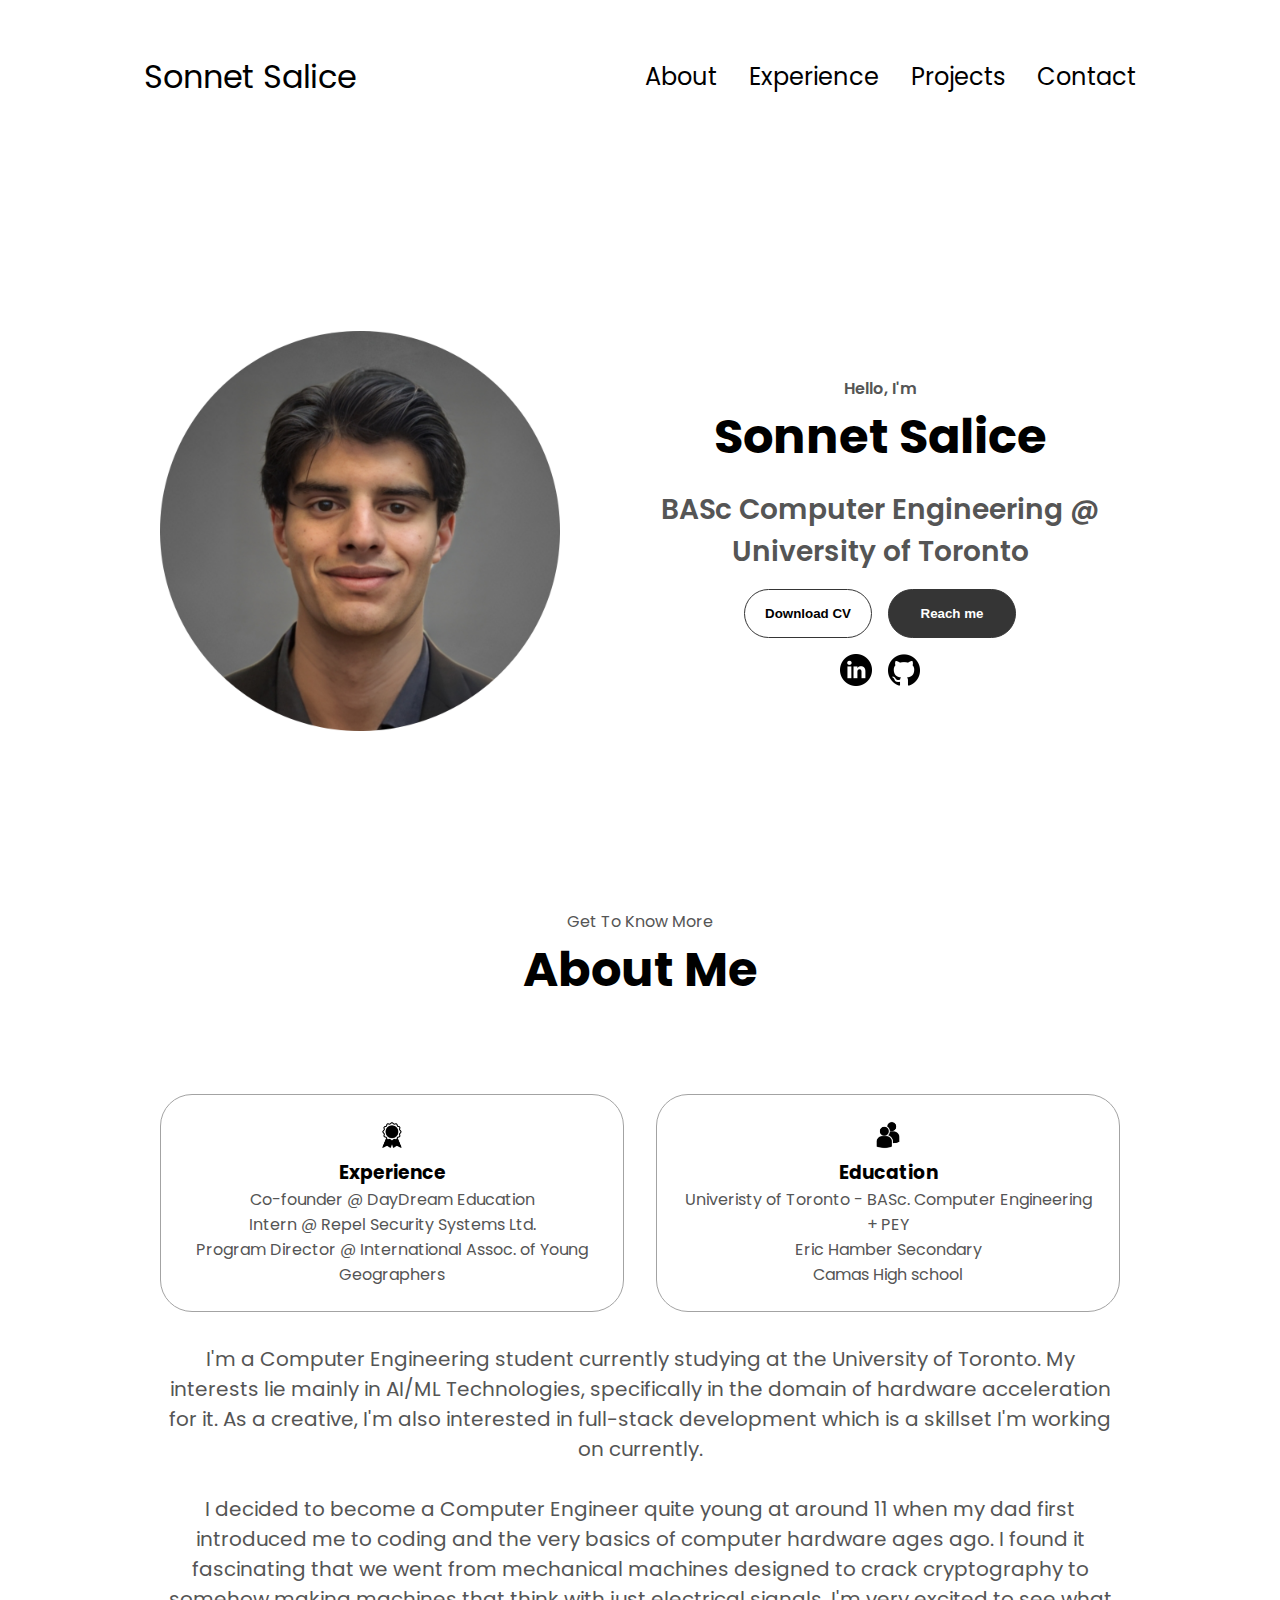
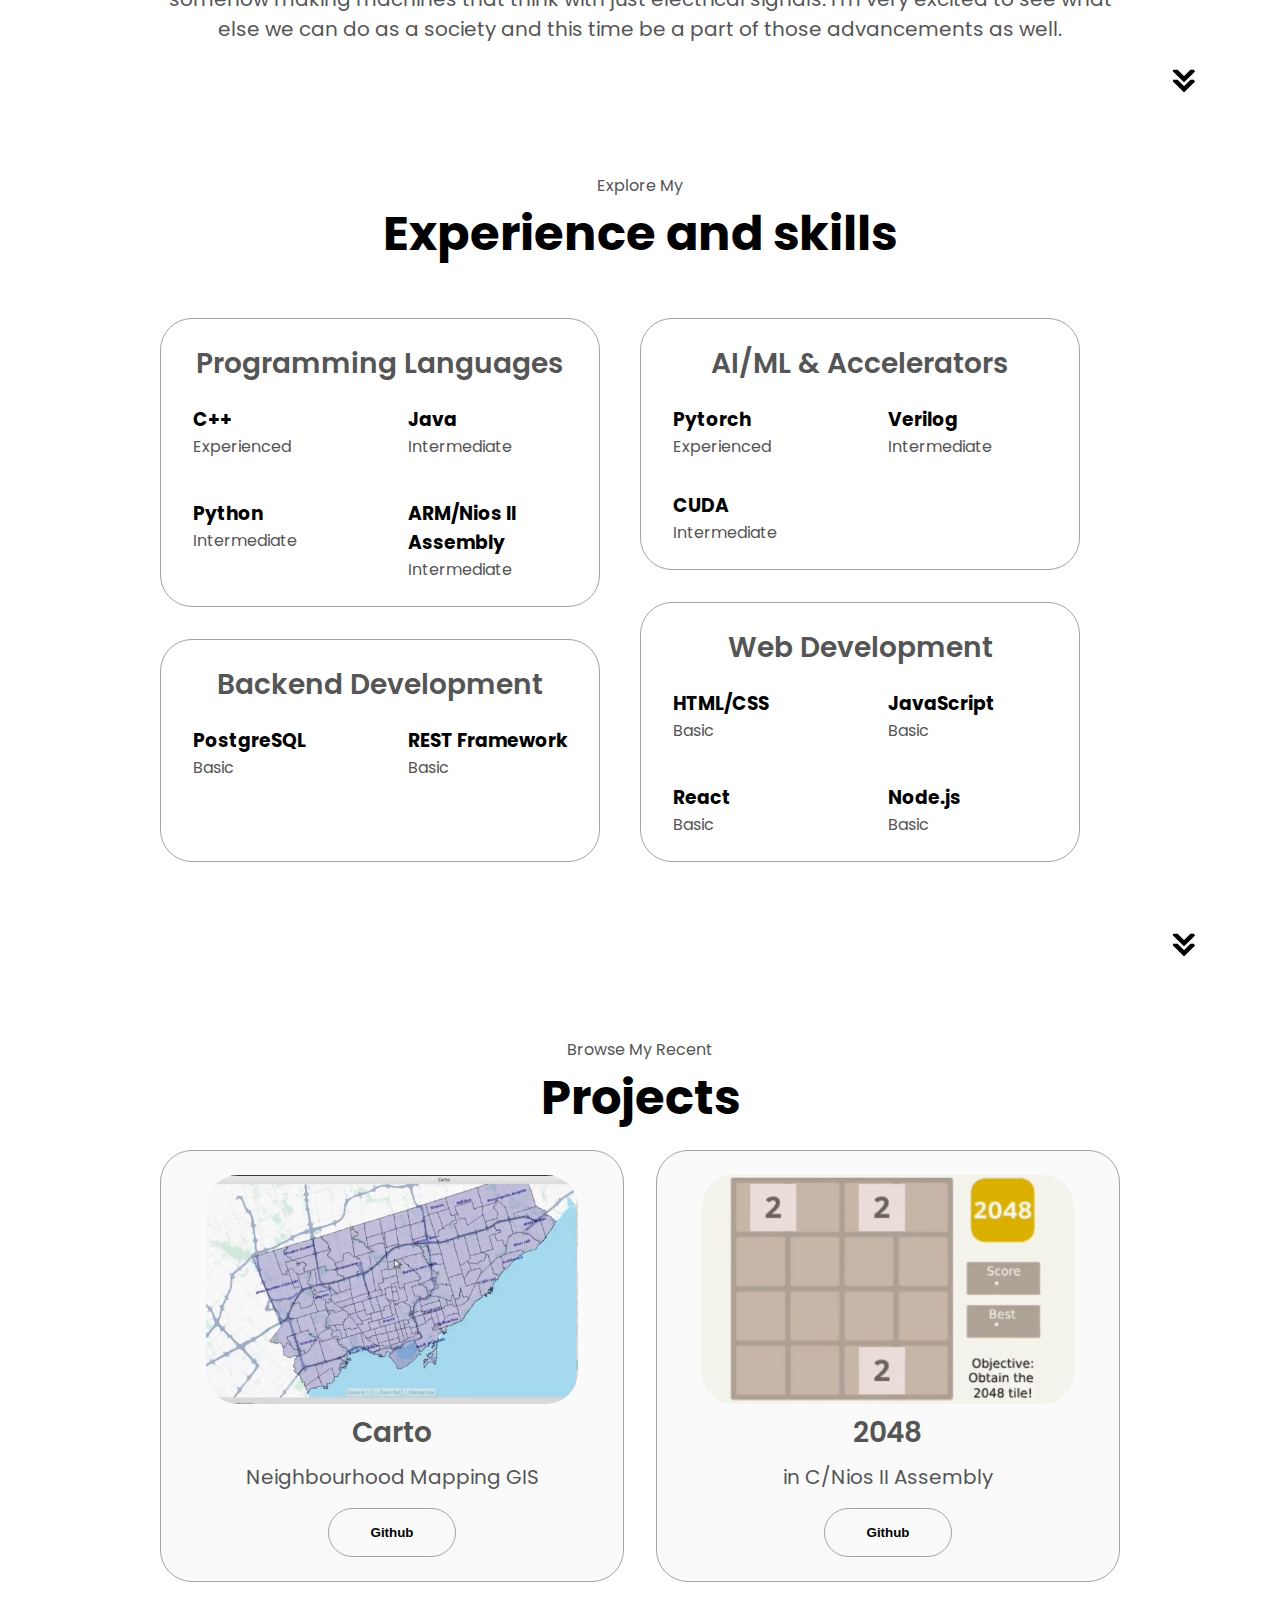
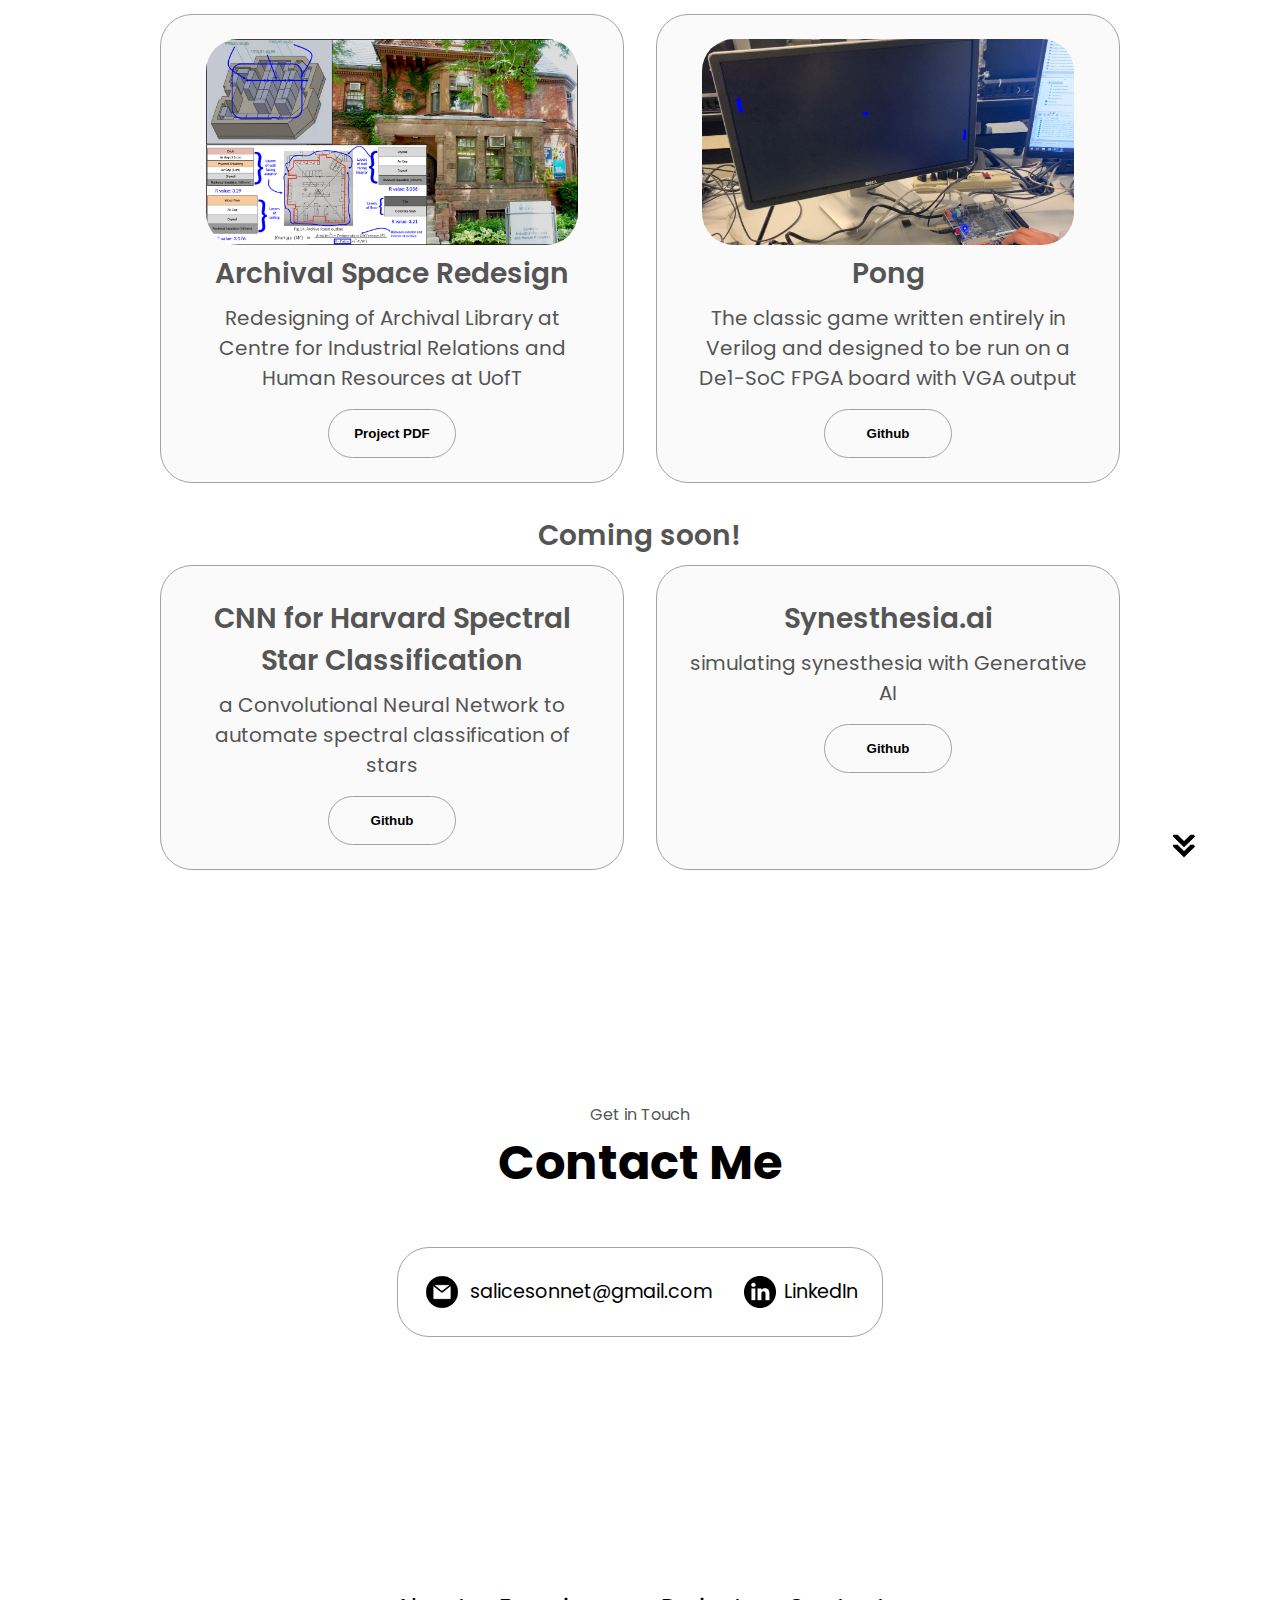
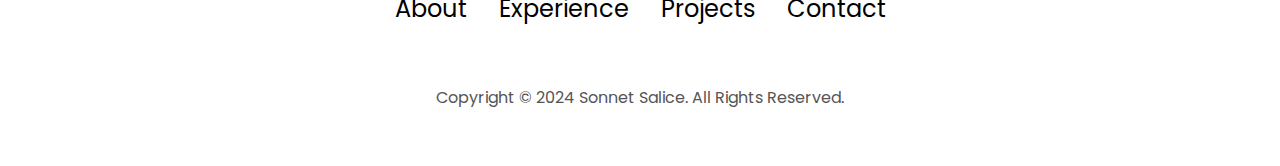
==== commit 64223f38: "added info to about section. Made new html pages and linked for individual projects. Need to make it" ====
--- a/index.html
+++ b/index.html
@@ -4,435 +4,428 @@
     <meta charset="UTF-8" />
     <meta http-equiv="X-UA-Compatible" content="IE=edge" />
     <meta name="viewport" content="width=device-width, initial-scale=1.0" />
-    <title>My Portfolio</title>
+    <title>Sonnet's Portfolio</title>
     <link rel="stylesheet" href="style.css" /> 
     <link rel="stylesheet" href="mediaqueries.css" /> 
 </head>
 <body>
-    <nav id="desktop-nav">
-        <div class="logo"> Sonnet Salice</div>
-        <div>
-            <ul class="nav-links">
-                <li><a href="#about">About</a></li>
-                <li><a href="#experience">Experience</a></li>
-                <li><a href="#projects">Projects</a></li>
-                <li><a href="#contact">Contact</a></li>
-            </ul>
-        </div>    
-    </nav>
-    <nav id="hamburger-nav">
-        <div class="logo"> Sonnet Salice </div>
-        <div class="hamburger-menu"> 
-            <div class="hamburger-icon" onclick="toggleMenu()">
-                <span></span>
-                <span></span>
-                <span></span>
+  <nav id="desktop-nav">
+      <div class="logo"> Sonnet Salice</div>
+      <div>
+          <ul class="nav-links">
+              <li><a href="#about">About</a></li>
+              <li><a href="#experience">Experience</a></li>
+              <li><a href="#projects">Projects</a></li>
+              <li><a href="#contact">Contact</a></li>
+          </ul>
+      </div>    
+  </nav>
+  <nav id="hamburger-nav">
+      <div class="logo"> Sonnet Salice </div>
+      <div class="hamburger-menu"> 
+          <div class="hamburger-icon" onclick="toggleMenu()">
+              <span></span>
+              <span></span>
+              <span></span>
+          </div>
+          <div class="menu-links">
+              <ul>
+                  <li><a href="#about" onclick="toggleMenu()">About</a></li>
+                  <li><a href="#experience" onclick="toggleMenu()">Experience</a></li>
+                  <li><a href="#projects" onclick="toggleMenu()">Projects</a></li>
+                  <li><a href="#contact" onclick="toggleMenu()">Contact</a></li>
+              </ul>
+          </div>
+      </div>
+  </nav>
+  <section id = "profile"> 
+      <div class="section_pic-container">
+          <img src="./assets/sonnet-circle-profile-pic.png" />
+      </div>
+      <div class="section_text">
+          <p class="section_text_p1"> Hello, I'm</p>
+          <h1 class="title"> Sonnet Salice</h1> 
+          <p class="section_text_p2">BASc Computer Engineering @ University of Toronto</p>
+          <div class="btn-container">
+              <button class="btn btn-color-2" 
+              onclick="window.open('./assets/Sonnet_Salice_Resume.pdf')">Download CV</button>
+              <button class="btn btn-color-1" 
+              onclick="location.href='./#contact'">Reach me</button>
+          </div>
+          <div id="socials-container">
+              <img src="./assets/linkedin.png" alt="My Linkedin Profile"
+              class="icon" onclick="location.href='https://www.linkedin.com/in/sonnetsalice/'" />
+              <img src="./assets/github.png" alt="My Github Profile"
+              class="icon" onclick="location.href='https://github.com/theonlysonnet'" />
+          </div>
+      </div>
+  </section>
+  <section id = "about">
+    <div class = "section-heading-container">
+      <p class="section_text_p1">Get To Know More</p>
+      <h1 class="title">About Me</h1>
+    </div>
+      <div class="section-container">
+        <div class="about-details-container">
+          <div class="about-containers">
+            <div class="details-container">
+              <img
+                src="./assets/experience.png"
+                alt="Experience icon"
+                class="icon"
+              />
+              <h3>Experience</h3>
+              <p>Co-founder @ DayDream Education</p>
+              <p>Intern @ Repel Security Systems Ltd.</p>
+              <p>Program Director @ International Assoc. of Young Geographers</p>
             </div>
-            <div class="menu-links">
-                <ul>
-                    <li><a href="#about" onclick="toggleMenu()">About</a></li>
-                    <li><a href="#experience" onclick="toggleMenu()">Experience</a></li>
-                    <li><a href="#projects" onclick="toggleMenu()">Projects</a></li>
-                    <li><a href="#contact" onclick="toggleMenu()">Contact</a></li>
-                </ul>
+            <div class="details-container">
+              <img
+                src="./assets/education.png"
+                alt="Education icon"
+                class="icon"
+              />
+              <h3>Education</h3>
+              <p>Univeristy of Toronto - BASc. Computer Engineering + PEY</p>
+              <p>Eric Hamber Secondary</p>
+              <p>Camas High school</p>  
             </div>
-        </div>
-    </nav>
-    <section id = "profile"> 
-        <div class="section_pic-container">
-            <img src="./assets/sonnet_salice_photo.png" />
-        </div>
-        <div class="section_text">
-            <p class="section_text_p1"> Hello, I'm</p>
-            <h1 class="title"> Sonnet Salice</h1> 
-            <p class="section_text_p2">BASc Computer Engineering @ University of Toronto</p>
-            <div class="btn-container">
-                <button class="btn btn-color-2" 
-                onclick="window.open('./assets/sonnet-salice-resume.pdf')">Download CV</button>
-                <button class="btn btn-color-1" 
-                onclick="location.href='./#contact'">Reach me</button>
-            </div>
-            <div id="socials-container">
-                <img src="./assets/linkedin.png" alt="My Linkedin Profile"
-                class="icon" onclick="location.href='https://www.linkedin.com/in/sonnetsalice/'" />
-                <img src="./assets/github.png" alt="My Github Profile"
-                class="icon" onclick="location.href='https://github.com/theonlysonnet'" />
-            </div>
-        </div>
-    </section>
-    <section id = "about">
-        <p class="section_text_p1">Get To Know More</p>
-        <h1 class="title">About Me</h1>
-        <div class="section-container">
-          <!-- <div class="section_pic-container">
-            <img
-              src="./assets/Michael_Schumacher_(Ferrari)_-_GP_d'Italia_1998 copy.jpg"
-              alt="Profile picture"
-              class="about-pic"
-            /> 
-          </div>-->
-          <div class="about-details-container">
-            <div class="about-containers">
-              <div class="details-container">
-                <img
-                  src="./assets/experience.png"
-                  alt="Experience icon"
-                  class="icon"
-                />
-                <h3>Experience</h3>
-                <p>studying <br />and shit idk</p>
-              </div>
-              <div class="details-container">
-                <img
-                  src="./assets/education.png"
-                  alt="Education icon"
-                  class="icon"
-                />
-                <h3>Education</h3>
-                <p>Univeristy of Toronto<br/>BASc. Computer Engineering + PEY Co-op<br />Eric hamber Secondary</p>
-              </div>
-            </div>
-            <div class="text-container">
-              <p>
-                Lorem ipsum dolor sit amet consectetur adipisicing elit. Hic quis
-                reprehenderit et laborum, rem, dolore eum quod voluptate
-                exercitationem nobis, nihil esse debitis maxime facere minus sint
-                delectus velit in eos quo officiis explicabo deleniti dignissimos.
-                Eligendi illum libero dolorum cum laboriosam corrupti quidem,
-                reiciendis ea magnam? Nulla, impedit fuga!
-              </p>
-            </div>
-          </div>
-        </div>
-        <img
-          src="./assets/arrow.png"
-          alt="Arrow icon"
-          class="icon arrow"
-          onclick="location.href='./#experience'"
-        />
-    </section>
-    <section id="experience">
-        <p class="section_text_p1">Explore My</p>
-        <h1 class="title">Experience and skills</h1>
-        <div class="experience-details-container">
-          <div class="experience-containers">
-            <div class="details-container">
-              <h2 class="experience-sub-title"> Programming Languages</h2>
-              <div class="article-container">
-                  <article>
-                    <div>
-                      <h3>C++</h3>
-                      <p>Experienced</p>
-                    </div>
-                  </article>
-                  <article>
-                    <div>
-                      <h3>Java</h3>
-                      <p>Intermediate</p>
-                    </div>
-                  </article>
+          </div>
+          <div class="text-container">
+            <p>
+              I'm a Computer Engineering student currently studying at the University of Toronto.
+              My interests lie mainly in AI/ML Technologies, specifically in the domain of hardware acceleration for it.
+              As a creative, I'm also interested in full-stack development which is a skillset I'm working on currently.
+            </p>  
+            <p><br/>  I decided to become a Computer Engineer quite young at around 11 when my dad first introduced me to coding and the very basics of computer hardware ages ago.
+              I found it fascinating that we went from mechanical machines designed to crack cryptography to somehow making machines that think with just electrical signals. 
+              I'm very excited to see what else we can do as a society and this time be a part of those advancements as well.
+            </p>
+          </div>
+        </div>
+      </div>
+      <img
+        src="./assets/arrow.png"
+        alt="Arrow icon"
+        class="icon arrow"
+        onclick="location.href='./#experience'"
+      />
+  </section>
+  <section id="experience">
+      <p class="section_text_p1">Explore My</p>
+      <h1 class="title">Experience and skills</h1>
+      <div class="experience-details-container">
+        <div class="experience-containers">
+          <div class="details-container">
+            <h2 class="experience-sub-title"> Programming Languages</h2>
+            <div class="article-container">
                 <article>
                   <div>
-                    <h3>Python</h3>
-                    <p>Intermediate</p>
+                    <h3>C++</h3>
+                    <p>Experienced</p>
                   </div>
                 </article>
                 <article>
                   <div>
-                      <h3>ARM/Nios II Assembly</h3>
-                      <p>Intermediate</p>
+                    <h3>Java</h3>
+                    <p>Intermediate</p>
+                  </div>
+                </article>
+              <article>
+                <div>
+                  <h3>Python</h3>
+                  <p>Intermediate</p>
+                </div>
+              </article>
+              <article>
+                <div>
+                    <h3>ARM/Nios II Assembly</h3>
+                    <p>Intermediate</p>
+                </div>
+              </article>
+            </div>
+          </div>
+          <div class="details-container">
+            <h2 class="experience-sub-title">Backend Development</h2>
+            <div class="article-container">
+              <article>
+                <div>
+                  <h3>PostgreSQL</h3>
+                  <p>Basic</p>
+                </div>
+              </article>
+              <article>
+                <div>
+                  <h3>REST Framework</h3>
+                  <p>Basic</p>
+                </div>
+              </article>
+            </div>
+          </div>
+        </div>
+        <div class="experience-containers"> 
+          <div class="details-container">
+            <h2 class="experience-sub-title">AI/ML & Accelerators</h2>
+              <div class="article-container">
+                <div>
+                <article>
+                  <div>
+                    <h3>Pytorch</h3>
+                    <p>Experienced</p>
+                  </div>
+                </article>
+                <article class = "suck">
+                  <div>
+                    <h3>CUDA</h3>
+                    <p>Intermediate</p>
                   </div>
                 </article>
               </div>
-            </div>
-            <div class="details-container">
-              <h2 class="experience-sub-title">Backend Development</h2>
-              <div class="article-container">
+              <div>
                 <article>
                   <div>
-                    <h3>PostgreSQL</h3>
-                    <p>Basic</p>
-                  </div>
-                </article>
-                <article>
-                  <div>
-                    <h3>REST Framework</h3>
-                    <p>Basic</p>
+                    <h3>Verilog</h3>
+                    <p>Intermediate</p>
                   </div>
                 </article>
               </div>
+              </div>
+          </div>
+          <div class="details-container">
+            <h2 class="experience-sub-title">Web Development</h2>
+            <div class="article-container">
+              <article>
+                <div>
+                  <h3>HTML/CSS</h3>
+                  <p>Basic</p>
+                </div>
+              </article>
+              <article>
+                <div>
+                  <h3>JavaScript</h3>
+                  <p>Basic</p>
+                </div>
+              </article>
+              <article> 
+                <div>
+                  <h3>React</h3>
+                  <p>Basic</p>
+                </div>
+              </article>
+              <article>
+                <div>
+                  <h3>Node.js</h3>
+                  <p>Basic</p>
+                </div>
+              </article>
             </div>
           </div>
-          <div class="experience-containers"> 
-            <div class="details-container">
-              <h2 class="experience-sub-title">AI/ML & Accelerators</h2>
-                <div class="article-container">
-                  <div>
-                  <article>
-                    <div>
-                      <h3>Pytorch</h3>
-                      <p>Experienced</p>
-                    </div>
-                  </article>
-                  <article class = "suck">
-                    <div>
-                      <h3>CUDA</h3>
-                      <p>Intermediate</p>
-                    </div>
-                  </article>
-                </div>
-                <div>
-                  <article>
-                    <div>
-                      <h3>Verilog</h3>
-                      <p>Intermediate</p>
-                    </div>
-                  </article>
-                </div>
-                </div>
-            </div>
-            <div class="details-container">
-              <h2 class="experience-sub-title">Web Development</h2>
-              <div class="article-container">
-                <article>
-                  <div>
-                    <h3>HTML/CSS</h3>
-                    <p>Basic</p>
-                  </div>
-                </article>
-                <article>
-                  <div>
-                    <h3>JavaScript</h3>
-                    <p>Basic</p>
-                  </div>
-                </article>
-                <article> 
-                  <div>
-                    <h3>React</h3>
-                    <p>Basic</p>
-                  </div>
-                </article>
-                <article>
-                  <div>
-                    <h3>Node.js</h3>
-                    <p>Basic</p>
-                  </div>
-                </article>
-              </div>
-            </div>
-          </div>
-      </div>
+        </div>
+    </div>
+      <img
+        src="./assets/arrow.png"
+        alt="Arrow icon"
+        class="icon arrow"
+        onclick="location.href='./#projects'"
+      />
+    </section>
+  <section id="projects">
+    <p class="section_text_p1">Browse My Recent</p>
+    <h1 class="title">Projects</h1>
+    <div class="experience-details-container">
+      <div class="about-containers">
+        <div class="details-container color-container">
+          <div class="article-container">
+            <img
+              src="./assets/carto-main-pic.png"
+              alt="Project 1"
+              class="project-img"
+            />
+          </div>
+          <h2 class="project-sub-title project-title">Carto</h2>
+          <h3 class="project-sub-title-desc project-title">Neighbourhood Mapping GIS</h2>
+          <div class="btn-container">
+            <button
+              class="btn btn-color-2 project-btn"
+              onclick="location.href='https://github.com/theonlysonnet/Carto-Neighbourhood_Mapping_GIS_Software'">
+              Github
+            </button>
+            <!--<button
+              class="btn btn-color-2 project-btn"
+              onclick="location.href='carto.html'">
+              More info
+            </button>-->
+          </div>
+        </div>
+        <div class="details-container color-container">
+          <div class="article-container">
+            <img
+              src="./assets/2048-main-pic.png"
+              alt="Project 2"
+              class="project-img"
+            />
+          </div>
+          <h2 class="project-sub-title project-title">2048</h2>
+          <h3 class="project-sub-title-desc project-title">in C/Nios II Assembly</h3>
+          <div class="btn-container">
+            <button
+              class="btn btn-color-2 project-btn"
+              onclick="location.href='https://github.com/theonlysonnet/2048-Game-C-Assembly'"
+            >
+              Github
+            </button>
+            <!--<button
+              class="btn btn-color-2 project-btn"
+              onclick="location.href='2048.html'"
+            >
+              More Info
+            </button>-->
+          </div>
+        </div>
+      </div>
+    </div>
+    <div class="experience-details-container">
+      <div class="about-containers">
+        <div class="details-container color-container">
+          <div class="article-container">
+            <img
+              src="./assets/archival-main-pic.png"
+              alt="Project 2"
+              class="project-img"
+            />
+          </div>
+          <h2 class="project-sub-title project-title">Archival Space Redesign</h2>
+          <h3 class="project-sub-title-desc project-title">Redesigning of Archival Library at Centre for Industrial Relations and Human Resources at UofT</h3>
+          <div class="btn-container">
+            <button
+              class="btn btn-color-2 project-btn"
+              onclick="window.open('./assets/Team144_Sonnet Salice_CDS.pdf')">
+              Project PDF
+            </button>
+            <!--<button
+              class="btn btn-color-2 project-btn"
+              onclick="location.href='archival-redesign.html'"
+            >
+              More Info
+            </button>-->
+          </div>
+        </div>
+        <div class="details-container color-container">
+          <div class="article-container">
+            <img
+              src="./assets/pong-main-pic.jpg"
+              alt="Project 3"
+              class="project-img"
+            />
+          </div>
+          <h2 class="project-sub-title project-title">Pong</h2>
+          <h3 class="project-sub-title-desc project-title">The classic game written entirely in Verilog and designed to be run on a De1-SoC FPGA board with VGA output</h3>
+          <div class="btn-container">
+            <button
+              class="btn btn-color-2 project-btn"
+              onclick="location.href='https://github.com/theonlysonnet/Pong-Verilog'"
+            >
+              Github
+            </button>
+          </div>
+        </div>
+      </div>
+    </div>
+    <h2 class = "coming_soon"> Coming soon! </h2>
+    <div class="experience-details-container">
+      <div class="about-containers">
+        <div class="details-container color-container">
+          <div class="article-container">
+            <!--<img
+              src="./assets/carto-main-pic.png"
+              alt="Project 1"
+              class="project-img"
+            />-->
+          </div>
+          <h2 class="project-sub-title project-title">CNN for Harvard Spectral Star Classification</h2>
+          <h3 class="project-sub-title-desc project-title">a Convolutional Neural Network to automate spectral classification of stars</h2>
+          <div class="btn-container">
+            <button
+              class="btn btn-color-2 project-btn"
+              onclick="location.href='https://github.com/theonlysonnet/Deep-Learning-for-Harvard-Spectral-Star-Classification'">
+              Github
+            </button>
+            <!--<button
+              class="btn btn-color-2 project-btn"
+              onclick="location.href='spectral.html'">
+              More info
+            </button>-->
+          </div>
+        </div>
+        <div class="details-container color-container">
+          <div class="article-container">
+            <!--<img
+              src="./assets/2048-main-pic.png"
+              alt="Project 2"
+              class="project-img"
+            />-->
+          </div>
+          <h2 class="project-sub-title project-title">Synesthesia.ai</h2>
+          <h3 class="project-sub-title-desc project-title">simulating synesthesia with Generative AI</h3>
+          <div class="btn-container">
+            <button
+              class="btn btn-color-2 project-btn"
+              onclick="location.href='https://github.com/theonlysonnet/Synesthesia'"
+            >
+              Github
+            </button>
+            <!--<button
+              class="btn btn-color-2 project-btn"
+              onclick="location.href='https://github.com/'"
+            >
+              More Info
+            </button>-->
+          </div>
+        </div>
+      </div>
+    </div>
+    <img
+      src="./assets/arrow.png"
+      alt="Arrow icon"
+      class="icon arrow"
+      onclick="location.href='./#contact'"
+    />
+  </section>  
+  <section id="contact">
+    <p class="section_text_p1">Get in Touch</p>
+    <h1 class="title">Contact Me</h1>
+    <div class="contact-info-upper-container">
+      <div class="contact-info-container">
         <img
-          src="./assets/arrow.png"
-          alt="Arrow icon"
-          class="icon arrow"
-          onclick="location.href='./#projects'"
+          src="./assets/email.png"
+          alt="Email icon"
+          class="icon contact-icon email-icon"
         />
-      </section>
-      <section id="projects">
-        <p class="section_text_p1">Browse My Recent</p>
-        <h1 class="title">Projects</h1>
-        <div class="experience-details-container">
-          <div class="about-containers">
-            <div class="details-container color-container">
-              <div class="article-container">
-                <img
-                  src="./assets/carto-main-pic.png"
-                  alt="Project 1"
-                  class="project-img"
-                />
-              </div>
-              <h2 class="project-sub-title project-title">Carto</h2>
-              <h3 class="project-sub-title-desc project-title">Neighbourhood Mapping GIS</h2>
-              <div class="btn-container">
-                <button
-                  class="btn btn-color-2 project-btn"
-                  onclick="location.href='https://github.com/'">
-                  Github
-                </button>
-                <button
-                  class="btn btn-color-2 project-btn"
-                  onclick="location.href='https://github.com/'">
-                  More info
-                </button>
-              </div>
-            </div>
-            <div class="details-container color-container">
-              <div class="article-container">
-                <img
-                  src="./assets/2048-main-pic.png"
-                  alt="Project 2"
-                  class="project-img"
-                />
-              </div>
-              <h2 class="project-sub-title project-title">2048</h2>
-              <h3 class="project-sub-title-desc project-title">in C/Nios II Assembly</h3>
-              <div class="btn-container">
-                <button
-                  class="btn btn-color-2 project-btn"
-                  onclick="location.href='https://github.com/'"
-                >
-                  Github
-                </button>
-                <button
-                  class="btn btn-color-2 project-btn"
-                  onclick="location.href='https://github.com/'"
-                >
-                  More Info
-                </button>
-              </div>
-            </div>
-          </div>
-        </div>
-        <div class="experience-details-container"></div>
-          <div class="about-containers">
-            <div class="details-container color-container">
-              <div class="article-container">
-                <img
-                  src="./assets/archival-main-pic.png"
-                  alt="Project 2"
-                  class="project-img"
-                />
-              </div>
-              <h2 class="project-sub-title project-title">Archival Space Redesign</h2>
-              <h3 class="project-sub-title-desc project-title">Redesigning of Archival Library at Centre for Industrial Relations and Human Resources at UofT</h3>
-              <div class="btn-container">
-                <button
-                  class="btn btn-color-2 project-btn"
-                  onclick="window.open('./assets/Team144_Sonnet Salice_CDS.pdf')">
-                  Project PDF
-                </button>
-                <button
-                  class="btn btn-color-2 project-btn"
-                  onclick="location.href='https://github.com/'"
-                >
-                  More Info
-                </button>
-              </div>
-            </div>
-            <div class="details-container color-container">
-              <div class="article-container">
-                <img
-                  src="./assets/pong-main-pic.jpg"
-                  alt="Project 3"
-                  class="project-img"
-                />
-              </div>
-              <h2 class="project-sub-title project-title">Pong</h2>
-              <h3 class="project-sub-title-desc project-title">The classic game written entirely in Verilog and designed to be run on a De1-SoC FPGA board with VGA output</h3>
-              <div class="btn-container">
-                <button
-                  class="btn btn-color-2 project-btn"
-                  onclick="location.href='https://github.com/'"
-                >
-                  Github
-                </button>
-                <!--<button
-                  class="btn btn-color-2 project-btn"
-                  onclick="location.href='https://github.com/'"
-                >
-                  Live Demo
-                </button>-->
-              </div>
-            </div>
-          </div>
-        </div>
-        <h2 class = "coming_soon"> Coming soon! </h2>
-        <div class="experience-details-container"></div>
-          <div class="about-containers">
-            <div class="details-container color-container">
-              <div class="article-container">
-                <!--<img
-                  src="./assets/carto-main-pic.png"
-                  alt="Project 1"
-                  class="project-img"
-                />-->
-              </div>
-              <h2 class="project-sub-title project-title">CNN for Harvard Spectral Star Classification</h2>
-              <h3 class="project-sub-title-desc project-title">a Convolutional Neural Network to automate spectral classification of stars</h2>
-              <div class="btn-container">
-                <button
-                  class="btn btn-color-2 project-btn"
-                  onclick="location.href='https://github.com/theonlysonnet/Deep-Learning-for-Harvard-Spectral-Star-Classification'">
-                  Github
-                </button>
-                <button
-                  class="btn btn-color-2 project-btn"
-                  onclick="location.href='https://github.com/'">
-                  More info
-                </button>
-              </div>
-            </div>
-            <div class="details-container color-container">
-              <div class="article-container">
-                <!--<img
-                  src="./assets/2048-main-pic.png"
-                  alt="Project 2"
-                  class="project-img"
-                />-->
-              </div>
-              <h2 class="project-sub-title project-title">Synesthesia.ai</h2>
-              <h3 class="project-sub-title-desc project-title">simulating synesthesia with Generative AI</h3>
-              <div class="btn-container">
-                <button
-                  class="btn btn-color-2 project-btn"
-                  onclick="location.href='https://github.com/theonlysonnet/Synesthesia'"
-                >
-                  Github
-                </button>
-                <button
-                  class="btn btn-color-2 project-btn"
-                  onclick="location.href='https://github.com/'"
-                >
-                  More Info
-                </button>
-              </div>
-            </div>
-          </div>
-        </div>
+        <p><a href="mailto:salicesonnet@gmail.com">salicesonnet@gmail.com</a></p>
+      </div>
+      <div class="contact-info-container">
         <img
-          src="./assets/arrow.png"
-          alt="Arrow icon"
-          class="icon arrow"
-          onclick="location.href='./#contact'"
+          src="./assets/linkedin.png"
+          alt="LinkedIn icon"
+          class="icon contact-icon"
         />
-      </section>  
-    </section>
-    <section id="contact">
-      <p class="section_text_p1">Get in Touch</p>
-      <h1 class="title">Contact Me</h1>
-      <div class="contact-info-upper-container">
-        <div class="contact-info-container">
-          <img
-            src="./assets/email.png"
-            alt="Email icon"
-            class="icon contact-icon email-icon"
-          />
-          <p><a href="mailto:salicesonnet@gmail.com">salicesonnet@gmail.com</a></p>
-        </div>
-        <div class="contact-info-container">
-          <img
-            src="./assets/linkedin.png"
-            alt="LinkedIn icon"
-            class="icon contact-icon"
-          />
-          <p><a href="https://www.linkedin.com/in/sonnetsalice/">LinkedIn</a></p>
-        </div>
-      </div>
-    </section>
-    <footer>
-      <nav>
-        <div class="nav-links-container">
-          <ul class="nav-links">
-            <li><a href="#about">About</a></li>
-            <li><a href="#experience">Experience</a></li>
-            <li><a href="#projects">Projects</a></li>
-            <li><a href="#contact">Contact</a></li>
-          </ul>
-        </div>
-      </nav>
-      <p>Copyright &#169; 2024 Sonnet Salice. All Rights Reserved.</p>
-    </footer>
-    <script src="script.js"></script>
+        <p><a href="https://www.linkedin.com/in/sonnetsalice/">LinkedIn</a></p>
+      </div>
+    </div>
+  </section>
+  <footer>
+    <nav>
+      <div class="nav-links-container">
+        <ul class="nav-links">
+          <li><a href="#about">About</a></li>
+          <li><a href="#experience">Experience</a></li>
+          <li><a href="#projects">Projects</a></li>
+          <li><a href="#contact">Contact</a></li>
+        </ul>
+      </div>
+    </nav>
+    <p>Copyright &#169; 2024 Sonnet Salice. All Rights Reserved.</p>
+  </footer>
+  <script src="script.js"></script>
 </body>
 </html>--- a/style.css
+++ b/style.css
@@ -173,6 +173,12 @@
   display: flex;
 }
 
+.text-container {
+  text-align: center;
+  font-weight: 400;
+  font-size: 1.25rem;
+}
+
 /* PROFILE SECTION */
 
 #profile {
@@ -180,6 +186,10 @@
   justify-content: center;
   gap: 5rem;
   height: 80vh;
+}
+
+.section-heading-container {
+  margin-bottom: 1rem;
 }
 
 .section_pic-container {
@@ -189,13 +199,6 @@
   margin: auto 0;
 }
 
-.section_pic-container img {
-  width: 100%;
-  height: 100%;
-  object-fit: cover; /* Ensures the image covers the container */
-  border-radius: 50%; /* Makes the image rounded */
-}
-
 .section_text {
   align-self: center;
   text-align: center;
@@ -217,6 +220,7 @@
 .title {
   font-size: 3rem;
   text-align: center;
+  padding-bottom: 1rem;
 }
 
 #socials-container {
@@ -290,7 +294,7 @@
 .about-containers {
   gap: 2rem;
   margin-bottom: 2rem;
-  margin-top: 2rem;
+  margin-top: 0rem;
 }
 
 .about-details-container {
